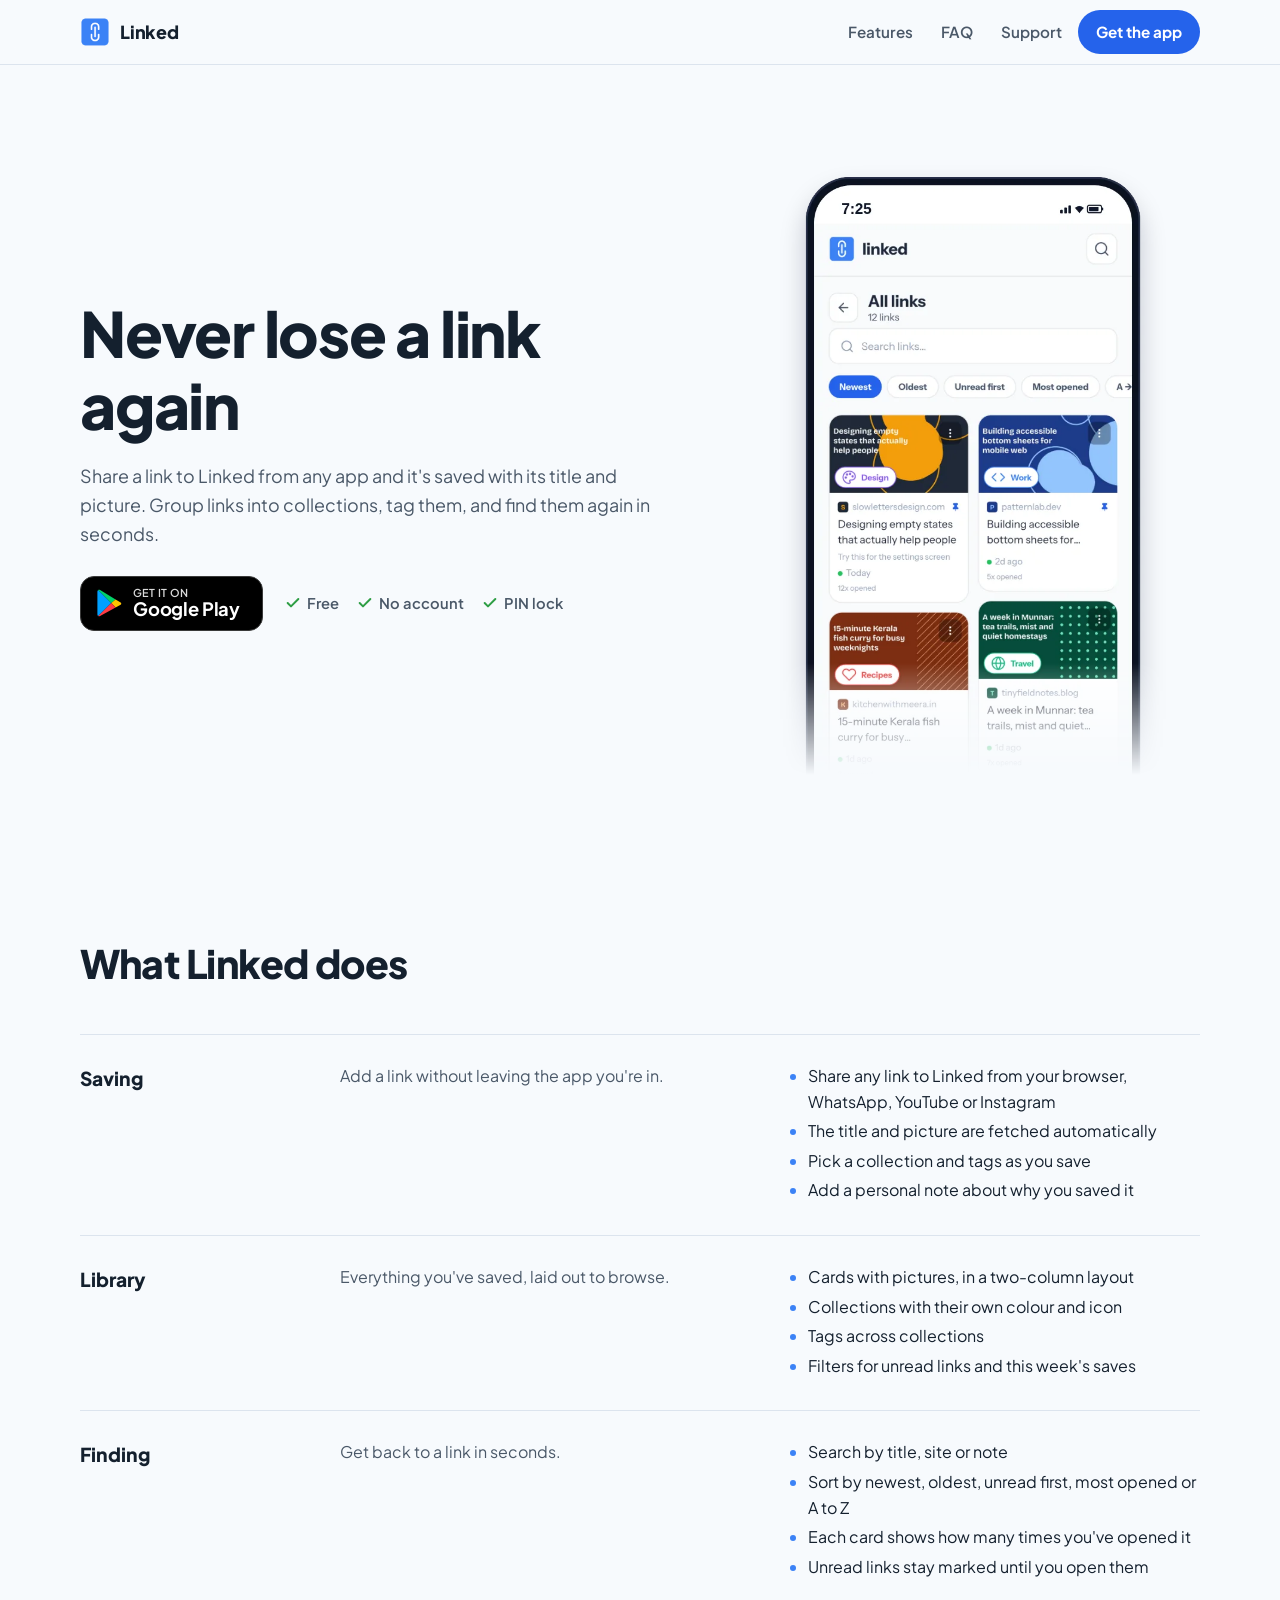
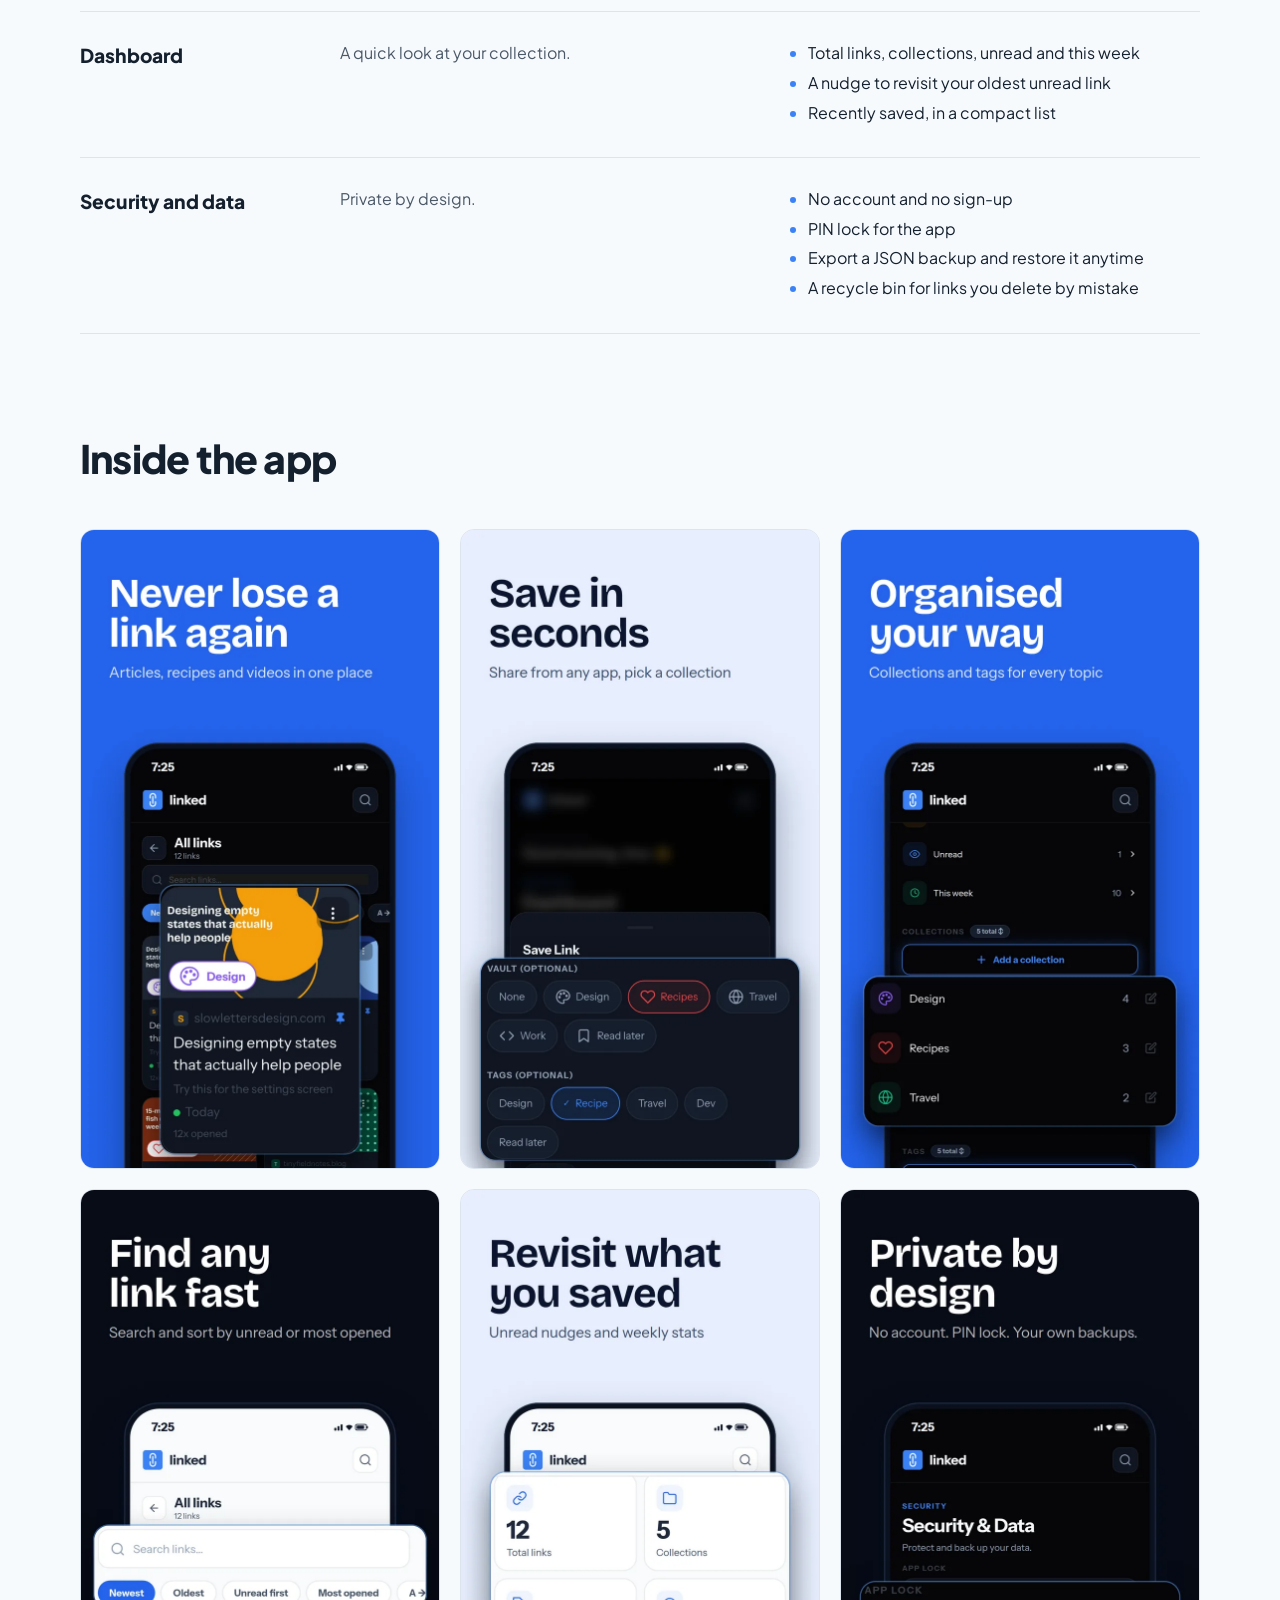
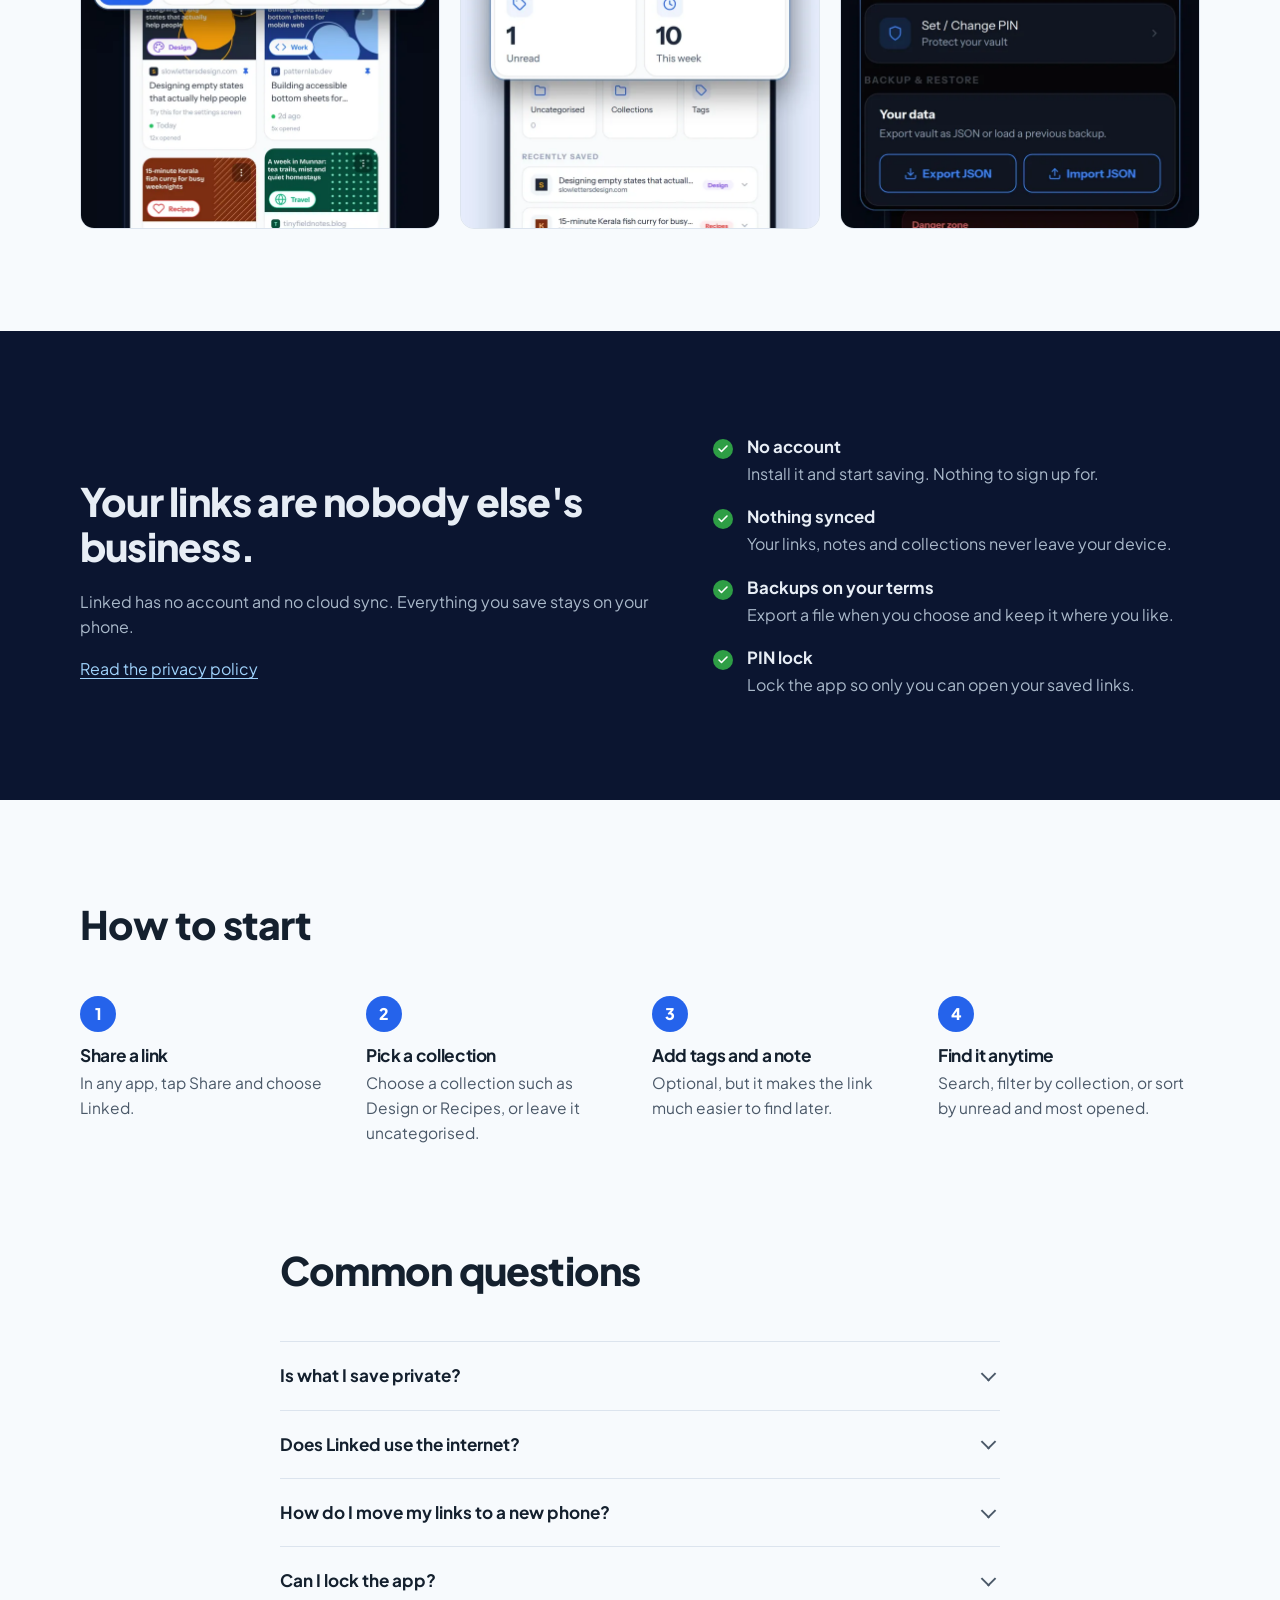
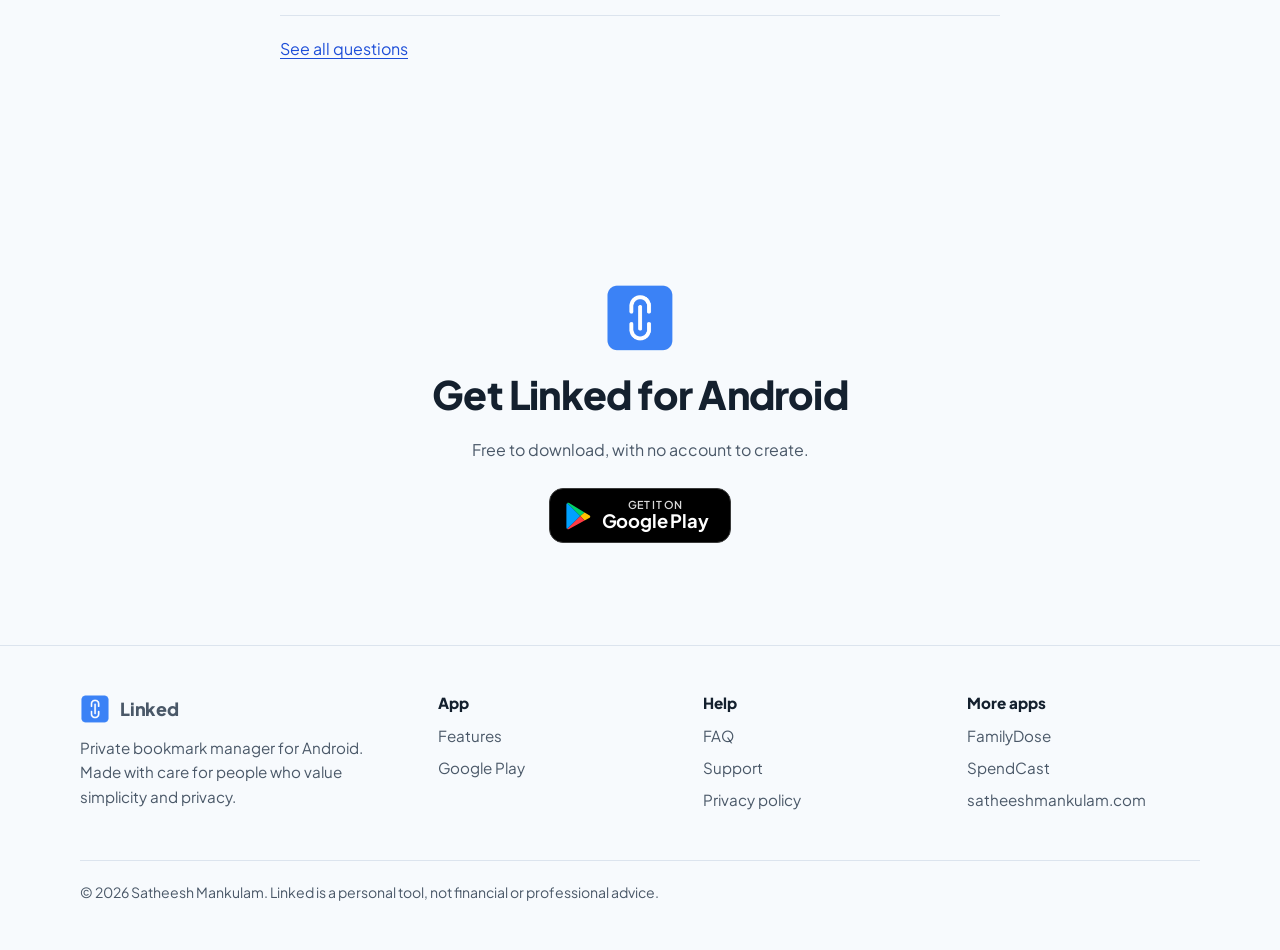
==== index.html @ d08bbdf2 "Add files via upload" ====
<!doctype html>
<html lang="en">
<head>
<meta charset="utf-8">
<meta name="viewport" content="width=device-width, initial-scale=1">
<title>Linked – Private bookmark manager for Android</title>
<meta name="description" content="Save links from any app, organise them into collections and tags, and find them again in seconds. No account, PIN lock and backups you control.">
<link rel="canonical" href="https://linked-app.netlify.app/">
<meta name="theme-color" content="#F7FAFD" media="(prefers-color-scheme: light)">
<meta name="theme-color" content="#0D1520" media="(prefers-color-scheme: dark)">
<link rel="icon" type="image/png" sizes="48x48" href="/assets/favicon-48.png">
<link rel="apple-touch-icon" href="/assets/apple-touch-icon.png">
<meta property="og:type" content="website">
<meta property="og:site_name" content="Linked">
<meta property="og:title" content="Linked – Private bookmark manager for Android">
<meta property="og:description" content="Save links from any app, organise them into collections and tags, and find them again in seconds. No account, PIN lock and backups you control.">
<meta property="og:url" content="https://linked-app.netlify.app/">
<meta property="og:image" content="https://linked-app.netlify.app/assets/og-image.png">
<meta name="twitter:card" content="summary_large_image">
<link rel="preconnect" href="https://fonts.googleapis.com">
<link rel="preconnect" href="https://fonts.gstatic.com" crossorigin>
<link rel="stylesheet" href="https://fonts.googleapis.com/css2?family=Plus+Jakarta+Sans:wght@400;600;700;800&display=swap">
<link rel="stylesheet" href="/assets/site.css">
<script src="/assets/analytics.js" defer></script>
<script type="application/ld+json">{"@context": "https://schema.org", "@type": "MobileApplication", "name": "Linked", "operatingSystem": "Android", "applicationCategory": "UtilitiesApplication", "description": "Save links from any app, organise them into collections and tags, and find them again in seconds. No account, PIN lock and backups you control.", "url": "https://linked-app.netlify.app/", "downloadUrl": "https://play.google.com/store/apps/details?id=com.satheesh.linkvault", "installUrl": "https://play.google.com/store/apps/details?id=com.satheesh.linkvault", "image": "https://linked-app.netlify.app/assets/logo-512.png", "screenshot": ["https://linked-app.netlify.app/assets/screenshot-01.webp", "https://linked-app.netlify.app/assets/screenshot-02.webp", "https://linked-app.netlify.app/assets/screenshot-03.webp", "https://linked-app.netlify.app/assets/screenshot-04.webp", "https://linked-app.netlify.app/assets/screenshot-05.webp", "https://linked-app.netlify.app/assets/screenshot-06.webp"], "offers": {"@type": "Offer", "price": "0", "priceCurrency": "INR"}, "author": {"@type": "Person", "name": "Satheesh Mankulam", "url": "https://satheeshmankulam.com"}}</script>
</head>
<body>
<a class="skip" href="#main">Skip to content</a>
<header class="site-header">
  <div class="wrap header-row">
    <a class="brand" href="/"><img src="/assets/logo-96.png" alt="" width="30" height="30">Linked</a>
    <button class="menu-btn" type="button" aria-expanded="false" aria-controls="site-nav">
      <span class="sr-only">Menu</span>
      <svg width="22" height="22" viewBox="0 0 24 24" fill="none" stroke="currentColor" stroke-width="2.2" stroke-linecap="round" aria-hidden="true"><line x1="4" y1="7" x2="20" y2="7"/><line x1="4" y1="12" x2="20" y2="12"/><line x1="4" y1="17" x2="20" y2="17"/></svg>
    </button>
    <nav class="nav" id="site-nav" aria-label="Main"><a href="/#features">Features</a><a href="/faq/">FAQ</a><a href="/support/">Support</a>
      <a class="btn" href="https://play.google.com/store/apps/details?id=com.satheesh.linkvault" rel="noopener">Get the app</a>
    </nav>
  </div>
</header>
<main id="main">
  <section class="hero"><div class="wrap hero-grid">
    <div>
      <h1>Never lose a link again</h1>
      <p class="lede">Share a link to Linked from any app and it's saved with its title and picture. Group links into collections, tag them, and find them again in seconds.</p>
      <div class="hero-actions"><a class="btn btn-play" href="https://play.google.com/store/apps/details?id=com.satheesh.linkvault" rel="noopener"><svg viewBox="0 0 26 28" aria-hidden="true"><path fill="#00A0FF" d="M1.2 1 14.3 14 1.2 27c-.5-.3-.8-.9-.8-1.6V2.6c0-.7.3-1.3.8-1.6z"/><path fill="#00D26A" d="M1.2 1c.5-.3 1.2-.3 1.9.1L18.6 10.6 14.3 14z"/><path fill="#FFC400" d="m18.6 10.6 5 2.8c.9.5.9 1.8 0 2.3l-5 2.8-4.3-4.5z"/><path fill="#FF3B44" d="M14.3 14l4.3 4.5L3.1 26.9c-.7.4-1.4.4-1.9.1z"/></svg><span><small>GET IT ON</small>Google Play</span></a><ul class="facts"><li><svg viewBox="0 0 24 24" fill="none" stroke="currentColor" stroke-width="3" stroke-linecap="round" stroke-linejoin="round" aria-hidden="true"><polyline points="20 6 9 17 4 12"/></svg>Free</li><li><svg viewBox="0 0 24 24" fill="none" stroke="currentColor" stroke-width="3" stroke-linecap="round" stroke-linejoin="round" aria-hidden="true"><polyline points="20 6 9 17 4 12"/></svg>No account</li><li><svg viewBox="0 0 24 24" fill="none" stroke="currentColor" stroke-width="3" stroke-linecap="round" stroke-linejoin="round" aria-hidden="true"><polyline points="20 6 9 17 4 12"/></svg>PIN lock</li></ul></div>
    </div>
    <picture class="hero-phone">
      <source srcset="/assets/hero-phone-dark.webp" media="(prefers-color-scheme: dark)">
      <img src="/assets/hero-phone.webp" width="760" height="1040" alt="Linked showing saved links as cards with pictures, collection labels and how many times each was opened">
    </picture>
  </div></section>

  <section class="section" id="features" aria-labelledby="ft"><div class="wrap">
    <div class="section-head"><h2 id="ft">What Linked does</h2></div>
    <div class="tab-groups"><div class="tab-group"><div class="tab-name">Saving</div><p>Add a link without leaving the app you're in.</p><ul><li>Share any link to Linked from your browser, WhatsApp, YouTube or Instagram</li><li>The title and picture are fetched automatically</li><li>Pick a collection and tags as you save</li><li>Add a personal note about why you saved it</li></ul></div><div class="tab-group"><div class="tab-name">Library</div><p>Everything you've saved, laid out to browse.</p><ul><li>Cards with pictures, in a two-column layout</li><li>Collections with their own colour and icon</li><li>Tags across collections</li><li>Filters for unread links and this week's saves</li></ul></div><div class="tab-group"><div class="tab-name">Finding</div><p>Get back to a link in seconds.</p><ul><li>Search by title, site or note</li><li>Sort by newest, oldest, unread first, most opened or A to Z</li><li>Each card shows how many times you've opened it</li><li>Unread links stay marked until you open them</li></ul></div><div class="tab-group"><div class="tab-name">Dashboard</div><p>A quick look at your collection.</p><ul><li>Total links, collections, unread and this week</li><li>A nudge to revisit your oldest unread link</li><li>Recently saved, in a compact list</li></ul></div><div class="tab-group"><div class="tab-name">Security and data</div><p>Private by design.</p><ul><li>No account and no sign-up</li><li>PIN lock for the app</li><li>Export a JSON backup and restore it anytime</li><li>A recycle bin for links you delete by mistake</li></ul></div></div>
  </div></section>

  <section class="section" style="padding-top:0" aria-labelledby="sc"><div class="wrap">
    <div class="section-head"><h2 id="sc">Inside the app</h2></div>
    <div class="screens"><figure><img src="/assets/screenshot-01.webp" width="720" height="1280" loading="lazy" alt="Linked screenshot 1"></figure><figure><img src="/assets/screenshot-02.webp" width="720" height="1280" loading="lazy" alt="Linked screenshot 2"></figure><figure><img src="/assets/screenshot-03.webp" width="720" height="1280" loading="lazy" alt="Linked screenshot 3"></figure><figure><img src="/assets/screenshot-04.webp" width="720" height="1280" loading="lazy" alt="Linked screenshot 4"></figure><figure><img src="/assets/screenshot-05.webp" width="720" height="1280" loading="lazy" alt="Linked screenshot 5"></figure><figure><img src="/assets/screenshot-06.webp" width="720" height="1280" loading="lazy" alt="Linked screenshot 6"></figure></div>
  </div></section>

  <section class="section band" aria-labelledby="pv"><div class="wrap band-grid">
    <div><h2 id="pv">Your links are nobody else's business.</h2><p>Linked has no account and no cloud sync. Everything you save stays on your phone.</p><p><a href="/privacy/">Read the privacy policy</a></p></div>
    <ul class="promise"><li><strong>No account</strong>Install it and start saving. Nothing to sign up for.</li><li><strong>Nothing synced</strong>Your links, notes and collections never leave your device.</li><li><strong>Backups on your terms</strong>Export a file when you choose and keep it where you like.</li><li><strong>PIN lock</strong>Lock the app so only you can open your saved links.</li></ul>
  </div></section>

  <section class="section" aria-labelledby="hw"><div class="wrap">
    <div class="section-head"><h2 id="hw">How to start</h2></div>
    <ol class="steps"><li><h3>Share a link</h3><p>In any app, tap Share and choose Linked.</p></li><li><h3>Pick a collection</h3><p>Choose a collection such as Design or Recipes, or leave it uncategorised.</p></li><li><h3>Add tags and a note</h3><p>Optional, but it makes the link much easier to find later.</p></li><li><h3>Find it anytime</h3><p>Search, filter by collection, or sort by unread and most opened.</p></li></ol>
  </div></section>

  <section class="section" style="padding-top:0" aria-labelledby="fq"><div class="narrow">
    <div class="section-head"><h2 id="fq">Common questions</h2></div>
    <div class="faq"><details><summary>Is what I save private?</summary><div class="answer"><p>Yes. Your links, collections, tags and notes are stored only on your phone. Linked has no account and no cloud sync.</p></div></details><details><summary>Does Linked use the internet?</summary><div class="answer"><p>Only to fetch a link's title and picture when you save it. The web address you saved is sent to a preview service for that, and nothing else about you is sent. Everything you have already saved works without a connection.</p></div></details><details><summary>How do I move my links to a new phone?</summary><div class="answer"><p>Open the Security tab, tap Export JSON and save the file. On the new phone, install Linked and use Import JSON.</p></div></details><details><summary>Can I lock the app?</summary><div class="answer"><p>Yes. Set a PIN in the Security tab and Linked asks for it each time you open the app.</p></div></details></div>
    <p style="margin-top:20px"><a href="/faq/">See all questions</a></p>
  </div></section>

  <section class="section cta" aria-labelledby="ct"><div class="narrow">
    <img src="/assets/logo-512.png" width="72" height="72" alt="">
    <h2 id="ct">Get Linked for Android</h2>
    <p>Free to download, with no account to create.</p>
    <a class="btn btn-play" href="https://play.google.com/store/apps/details?id=com.satheesh.linkvault" rel="noopener"><svg viewBox="0 0 26 28" aria-hidden="true"><path fill="#00A0FF" d="M1.2 1 14.3 14 1.2 27c-.5-.3-.8-.9-.8-1.6V2.6c0-.7.3-1.3.8-1.6z"/><path fill="#00D26A" d="M1.2 1c.5-.3 1.2-.3 1.9.1L18.6 10.6 14.3 14z"/><path fill="#FFC400" d="m18.6 10.6 5 2.8c.9.5.9 1.8 0 2.3l-5 2.8-4.3-4.5z"/><path fill="#FF3B44" d="M14.3 14l4.3 4.5L3.1 26.9c-.7.4-1.4.4-1.9.1z"/></svg><span><small>GET IT ON</small>Google Play</span></a>
  </div></section>
</main>
<footer class="site-footer">
  <div class="wrap">
    <div class="footer-grid">
      <div>
        <a class="brand" href="/"><img src="/assets/logo-96.png" alt="" width="30" height="30">Linked</a>
        <p class="about" style="margin-top:12px">Private bookmark manager for Android. Made with care for people who value simplicity and privacy.</p>
      </div>
      <div><h2>App</h2><ul>
        <li><a href="/#features">Features</a></li>
        <li><a href="https://play.google.com/store/apps/details?id=com.satheesh.linkvault" rel="noopener">Google Play</a></li>
      </ul></div>
      <div><h2>Help</h2><ul>
        <li><a href="/faq/">FAQ</a></li>
        <li><a href="/support/">Support</a></li>
        <li><a href="/privacy/">Privacy policy</a></li>
      </ul></div>
      <div><h2>More apps</h2><ul><li><a href="https://play.google.com/store/apps/details?id=com.familydose.app" rel="noopener">FamilyDose</a></li><li><a href="https://play.google.com/store/apps/details?id=com.satheesh.spendcast" rel="noopener">SpendCast</a></li>
        <li><a href="https://satheeshmankulam.com" rel="noopener">satheeshmankulam.com</a></li>
      </ul></div>
    </div>
    <p class="footer-base">&copy; <span data-year>2026</span> Satheesh Mankulam. Linked is a personal tool, not financial or professional advice.</p>
  </div>
</footer>
<script src="/assets/site.js" defer></script>
</body>
</html>
---- assets/site.css ----
/* =========================================================
   FamilyDose website — shared styles
   Colours come from the app (blue #2196F3) and the logo (red/green).
   Edit the tokens below to re-theme every page at once.
   ========================================================= */

:root {
  --paper: #F7FAFD;
  --surface: #FFFFFF;
  --ink: #14202E;
  --ink-2: #4A5868;
  --line: #DCE4EE;
  --brand: #3B82F6;
  --link: #1D4ED8;
  --btn-bg: #2563EB;
  --btn-ink: #FFFFFF;
  --tint: #E7EFFD;
  --red: #E53935;
  --green: #2E9E45;
  --band: #0B1530;
  --band-ink: #E7EDF5;
  --band-ink-2: #A9B8C9;

  --font: "Plus Jakarta Sans", system-ui, -apple-system, "Segoe UI", Roboto, sans-serif;
  --font-ml: "Noto Sans Malayalam", "Plus Jakarta Sans", sans-serif;
  --font-hi: "Noto Sans Devanagari", "Plus Jakarta Sans", sans-serif;

  --wrap: 1120px;
  --r-lg: 22px;
  --r-md: 14px;
  --r-sm: 10px;
}

@media (prefers-color-scheme: dark) {
  :root:not([data-theme="light"]) {
    --paper: #0D1520;
    --surface: #152131;
    --ink: #E7EDF5;
    --ink-2: #A3B3C5;
    --line: #243447;
    --link: #7CC0F8;
    --btn-bg: #60A5FA;
    --btn-ink: #0B1530;
    --tint: #16304A;
    --red: #FF6B6B;
    --green: #5CCB72;
    --band: #152131;
  }
}
:root[data-theme="dark"] {
  --paper: #0D1520;
  --surface: #152131;
  --ink: #E7EDF5;
  --ink-2: #A3B3C5;
  --line: #243447;
  --link: #7CC0F8;
  --btn-bg: #60A5FA;
  --btn-ink: #0B1530;
  --tint: #16304A;
  --red: #FF6B6B;
  --green: #5CCB72;
  --band: #152131;
}

/* ---------- Base ---------- */
*, *::before, *::after { box-sizing: border-box; }
html { -webkit-text-size-adjust: 100%; scroll-behavior: smooth; }
@media (prefers-reduced-motion: reduce) { html { scroll-behavior: auto; } }
body {
  margin: 0;
  background: var(--paper);
  color: var(--ink);
  font-family: var(--font);
  font-size: 1rem;
  line-height: 1.6;
  overflow-x: hidden;
}
img { max-width: 100%; height: auto; display: block; }
a { color: var(--link); text-underline-offset: 3px; }
a:hover { text-decoration-thickness: 2px; }
:focus-visible { outline: 3px solid var(--brand); outline-offset: 3px; border-radius: 6px; }
h1, h2, h3 { line-height: 1.15; letter-spacing: -0.02em; margin: 0 0 0.5em; }
h1 { font-size: clamp(2.3rem, 5.2vw, 3.9rem); font-weight: 800; }
h2 { font-size: clamp(1.7rem, 3.2vw, 2.45rem); font-weight: 800; }
h3 { font-size: 1.25rem; font-weight: 700; }
p { margin: 0 0 1em; }
.wrap { width: min(100% - 40px, var(--wrap)); margin-inline: auto; }
.narrow { width: min(100% - 40px, 720px); margin-inline: auto; }
.muted { color: var(--ink-2); }
.skip {
  position: absolute; left: -999px; top: 8px; padding: 10px 14px;
  background: var(--surface); color: var(--ink); z-index: 100; border-radius: var(--r-sm);
}
.skip:focus { left: 8px; }
.sr-only { position: absolute; width: 1px; height: 1px; overflow: hidden; clip: rect(0 0 0 0); white-space: nowrap; }

/* ---------- Header ---------- */
.site-header {
  position: sticky; top: 0; z-index: 50;
  background: color-mix(in srgb, var(--paper) 88%, transparent);
  backdrop-filter: saturate(1.4) blur(10px);
  -webkit-backdrop-filter: saturate(1.4) blur(10px);
  border-bottom: 1px solid var(--line);
}
.header-row { display: flex; align-items: center; gap: 24px; min-height: 64px; }
.brand { display: flex; align-items: center; gap: 10px; color: var(--ink); text-decoration: none; font-weight: 800; font-size: 1.12rem; letter-spacing: -0.01em; }
.brand img { width: 30px; height: 30px; }
.nav { margin-left: auto; display: flex; align-items: center; gap: 4px; }
.nav a:not(.btn) {
  color: var(--ink-2); text-decoration: none; font-weight: 600; font-size: 0.95rem;
  padding: 8px 12px; border-radius: var(--r-sm);
}
.nav a:not(.btn):hover { color: var(--ink); background: var(--tint); }
.nav a[aria-current="page"] { color: var(--ink); }
.menu-btn { display: none; }

@media (max-width: 820px) {
  .menu-btn {
    display: inline-flex; margin-left: auto; align-items: center; justify-content: center;
    width: 44px; height: 44px; border: 1px solid var(--line); border-radius: var(--r-sm);
    background: var(--surface); color: var(--ink); cursor: pointer;
  }
  .nav {
    display: none; position: absolute; left: 0; right: 0; top: 100%;
    flex-direction: column; align-items: stretch; gap: 0;
    background: var(--paper); border-bottom: 1px solid var(--line); padding: 8px 20px 16px;
  }
  .nav.open { display: flex; }
  .nav a:not(.btn) { padding: 12px 4px; font-size: 1rem; border-radius: 0; border-bottom: 1px solid var(--line); }
  .nav .btn { margin-top: 12px; justify-content: center; }
}

/* ---------- Buttons ---------- */
.btn {
  display: inline-flex; align-items: center; gap: 10px;
  font: inherit; font-weight: 700; font-size: 0.95rem;
  padding: 10px 18px; border-radius: 999px; text-decoration: none; cursor: pointer;
  background: var(--btn-bg); color: var(--btn-ink); border: 0;
}
.btn:hover { filter: brightness(1.06); }
.btn-play {
  background: #000; color: #fff; padding: 10px 22px 10px 16px; border-radius: 14px;
  border: 1px solid #3a3a3a; line-height: 1.1;
}
.btn-play svg { width: 26px; height: 28px; flex: none; }
.btn-play small { display: block; font-size: 0.68rem; font-weight: 600; opacity: 0.85; letter-spacing: 0.02em; }
.btn-play span { font-size: 1.15rem; font-weight: 700; letter-spacing: -0.01em; }

/* ---------- Hero ---------- */
.hero { padding: clamp(40px, 7vw, 88px) 0 clamp(32px, 5vw, 64px); }
.hero-grid { display: grid; grid-template-columns: 1.15fr 0.85fr; gap: clamp(24px, 4vw, 56px); align-items: center; }
.hero h1 { margin-bottom: 0.35em; max-width: 15ch; }
.said-in { margin: 0 0 28px; padding: 0; list-style: none; display: grid; gap: 6px; }
.said-in li { color: var(--ink-2); font-weight: 600; font-size: clamp(1.05rem, 2vw, 1.35rem); line-height: 1.45; }
.said-in li:lang(ml) { font-family: var(--font-ml); }
.said-in li:lang(hi) { font-family: var(--font-hi); }
.hero .lede { font-size: 1.12rem; color: var(--ink-2); max-width: 46ch; margin-bottom: 28px; }
.hero-actions { display: flex; flex-wrap: wrap; align-items: center; gap: 14px 22px; }
.facts { display: flex; flex-wrap: wrap; gap: 8px 18px; margin: 0; padding: 0; list-style: none; font-size: 0.92rem; font-weight: 600; color: var(--ink-2); }
.facts li { display: flex; align-items: center; gap: 6px; }
.facts svg { width: 16px; height: 16px; color: var(--green); flex: none; }
.hero-phone {
  display: block; justify-self: center; width: min(100%, 460px);
  -webkit-mask-image: linear-gradient(to bottom, #000 82%, transparent 100%);
          mask-image: linear-gradient(to bottom, #000 82%, transparent 100%);
}
@media (max-width: 820px) {
  .hero-grid { grid-template-columns: 1fr; }
  .hero-phone { width: min(100%, 340px); order: 2; }
}

/* ---------- Sections ---------- */
.section { padding: clamp(56px, 8vw, 104px) 0; }
.section-head { max-width: 640px; margin-bottom: clamp(28px, 4vw, 48px); }
.section-head p { font-size: 1.08rem; color: var(--ink-2); margin: 0; }

/* Features grouped by the app's own tabs */
.tab-groups { display: grid; gap: 0; border-top: 1px solid var(--line); }
.tab-group {
  display: grid; grid-template-columns: 220px 1fr 1fr; gap: 12px 40px;
  padding: 28px 0; border-bottom: 1px solid var(--line); align-items: start;
}
.tab-name { display: flex; align-items: center; gap: 12px; font-weight: 800; font-size: 1.2rem; }
.tab-icon {
  width: 40px; height: 40px; border-radius: 12px; display: grid; place-items: center;
  background: var(--tint); color: var(--brand); flex: none;
}
.tab-icon svg { width: 20px; height: 20px; }
.tab-group p { margin: 0; color: var(--ink-2); }
.tab-group ul { margin: 0; padding-left: 1.1em; }
.tab-group li { margin-bottom: 4px; }
.tab-group li::marker { color: var(--brand); }
@media (max-width: 900px) {
  .tab-group { grid-template-columns: 1fr; gap: 10px; }
}

/* Screens */
.screens {
  display: grid; grid-template-columns: repeat(3, 1fr); gap: 20px;
}
.screens figure { margin: 0; }
.screens img { border-radius: var(--r-md); border: 1px solid var(--line); aspect-ratio: 9 / 16; object-fit: cover; width: 100%; }
@media (max-width: 820px) {
  .screens {
    grid-template-columns: none; grid-auto-flow: column; grid-auto-columns: 62%;
    overflow-x: auto; scroll-snap-type: x mandatory; padding-bottom: 12px;
    margin-inline: -20px; padding-inline: 20px; scroll-padding-inline: 20px;
  }
  .screens figure { scroll-snap-align: start; }
}

/* Privacy band */
.band { background: var(--band); color: var(--band-ink); }
:root[data-theme="dark"] .band { border-block: 1px solid var(--line); }
@media (prefers-color-scheme: dark) { :root:not([data-theme="light"]) .band { border-block: 1px solid var(--line); } }
.band h2 { max-width: 20ch; }
.band p, .band li { color: var(--band-ink-2); }
.band a { color: #9FD2FB; }
.band-grid { display: grid; grid-template-columns: 1.2fr 1fr; gap: 48px; align-items: end; }
.promise { list-style: none; margin: 0; padding: 0; display: grid; gap: 18px; }
.promise li { padding-left: 34px; position: relative; }
.promise strong { color: var(--band-ink); display: block; font-size: 1.05rem; }
.promise li::before {
  content: ""; position: absolute; left: 0; top: 5px; width: 20px; height: 20px; border-radius: 50%;
  background: #2E9E45 url("data:image/svg+xml,%3Csvg xmlns='http://www.w3.org/2000/svg' viewBox='0 0 24 24' fill='none' stroke='white' stroke-width='3.2' stroke-linecap='round' stroke-linejoin='round'%3E%3Cpolyline points='20 6 9 17 4 12'/%3E%3C/svg%3E") center / 12px no-repeat;
}
@media (max-width: 820px) { .band-grid { grid-template-columns: 1fr; gap: 28px; } }

/* Steps (a real sequence, so numbers carry meaning) */
.steps { list-style: none; counter-reset: step; margin: 0; padding: 0; display: grid; grid-template-columns: repeat(4, 1fr); gap: 24px; }
.steps li { counter-increment: step; }
.steps li::before {
  content: counter(step); display: grid; place-items: center; width: 36px; height: 36px; border-radius: 50%;
  background: var(--btn-bg); color: var(--btn-ink); font-weight: 800; margin-bottom: 14px;
}
.steps h3 { font-size: 1.08rem; margin-bottom: 6px; }
.steps p { color: var(--ink-2); margin: 0; font-size: 0.97rem; }
@media (max-width: 900px) { .steps { grid-template-columns: 1fr 1fr; } }
@media (max-width: 520px) { .steps { grid-template-columns: 1fr; } }

.video-row {
  margin-top: 40px; display: flex; flex-wrap: wrap; align-items: center; justify-content: space-between; gap: 16px;
  padding: 20px 24px; border: 1px solid var(--line); border-radius: var(--r-lg); background: var(--surface);
}
.video-row p { margin: 0; }

/* FAQ (native details/summary: keyboard + screen-reader friendly) */
.faq { border-top: 1px solid var(--line); }
.faq details { border-bottom: 1px solid var(--line); }
.faq summary {
  list-style: none; cursor: pointer; padding: 20px 40px 20px 0; position: relative;
  font-weight: 700; font-size: 1.07rem;
}
.faq summary::-webkit-details-marker { display: none; }
.faq summary::after {
  content: ""; position: absolute; right: 6px; top: 50%; width: 11px; height: 11px;
  border-right: 2.5px solid var(--ink-2); border-bottom: 2.5px solid var(--ink-2);
  transform: translateY(-70%) rotate(45deg); transition: transform .2s ease;
}
.faq details[open] summary::after { transform: translateY(-30%) rotate(-135deg); }
@media (prefers-reduced-motion: reduce) { .faq summary::after { transition: none; } }
.faq .answer { padding: 0 0 20px; color: var(--ink-2); max-width: 68ch; }
.faq .answer p:last-child { margin-bottom: 0; }

/* CTA */
.cta { text-align: center; }
.cta img { width: 72px; height: 72px; margin: 0 auto 18px; }
.cta p { color: var(--ink-2); max-width: 44ch; margin: 0 auto 26px; }
.cta .btn-play { margin: 0 auto; }

/* ---------- Inner pages ---------- */
.page-head { padding: clamp(40px, 6vw, 72px) 0 12px; }
.page-head p { font-size: 1.1rem; color: var(--ink-2); max-width: 60ch; }
.prose { padding-bottom: clamp(56px, 8vw, 96px); }
.prose h2 { font-size: 1.45rem; margin-top: 2.2em; }
.prose h3 { margin-top: 1.6em; }
.prose p, .prose li { max-width: 68ch; }
.prose ul, .prose ol { padding-left: 1.3em; }
.prose li { margin-bottom: 6px; }
.meta { font-size: 0.92rem; color: var(--ink-2); }
.note {
  border: 1px solid var(--line); background: var(--surface); border-radius: var(--r-md);
  padding: 18px 20px; margin: 24px 0;
}
.note p:last-child { margin-bottom: 0; }
.contact-card {
  display: flex; flex-wrap: wrap; align-items: center; justify-content: space-between; gap: 16px;
  background: var(--tint); border-radius: var(--r-lg); padding: 24px; margin: 24px 0;
}
.contact-card h2 { margin: 0 0 4px; font-size: 1.25rem; }
.contact-card p { margin: 0; color: var(--ink-2); }
.toc { display: flex; flex-wrap: wrap; gap: 8px; margin: 20px 0 0; padding: 0; list-style: none; }
.toc a {
  display: inline-block; padding: 7px 14px; border-radius: 999px; border: 1px solid var(--line);
  background: var(--surface); color: var(--ink); text-decoration: none; font-weight: 600; font-size: 0.92rem;
}
.toc a:hover { border-color: var(--brand); }

/* Changelog */
.release { border-top: 1px solid var(--line); padding: 28px 0; display: grid; grid-template-columns: 180px 1fr; gap: 12px 32px; }
.release h2 { font-size: 1.35rem; margin: 0; }
.release .when { color: var(--ink-2); font-size: 0.95rem; margin: 4px 0 0; }
.release h3 { font-size: 1rem; margin: 0 0 6px; }
.release ul { margin: 0 0 16px; padding-left: 1.2em; }
.current { display: inline-block; margin-top: 8px; font-size: 0.8rem; font-weight: 700; padding: 3px 10px; border-radius: 999px; background: var(--tint); color: var(--link); }
@media (max-width: 640px) { .release { grid-template-columns: 1fr; } }

/* Blog */
.posts { list-style: none; margin: 0; padding: 0; border-top: 1px solid var(--line); }
.posts li { border-bottom: 1px solid var(--line); }
.posts a { display: block; padding: 26px 0; text-decoration: none; color: inherit; }
.posts a:hover h2 { color: var(--link); }
.posts h2 { font-size: 1.35rem; margin: 0 0 6px; }
.posts p { color: var(--ink-2); margin: 0 0 8px; max-width: 64ch; }
.posts .meta { margin: 0; }

/* ---------- Footer ---------- */
.site-footer { border-top: 1px solid var(--line); padding: 48px 0 32px; font-size: 0.95rem; }
.footer-grid { display: grid; grid-template-columns: 1.4fr 1fr 1fr 1fr; gap: 32px; }
.footer-grid h2 { font-size: 0.95rem; letter-spacing: 0; margin: 0 0 12px; }
.footer-grid ul { list-style: none; margin: 0; padding: 0; display: grid; gap: 8px; }
.footer-grid a { color: var(--ink-2); text-decoration: none; }
.footer-grid a:hover { color: var(--ink); text-decoration: underline; }
.footer-grid .about { color: var(--ink-2); max-width: 34ch; }
.footer-base { margin-top: 36px; padding-top: 20px; border-top: 1px solid var(--line); color: var(--ink-2); font-size: 0.88rem; }
@media (max-width: 820px) { .footer-grid { grid-template-columns: 1fr 1fr; } .footer-grid > :first-child { grid-column: 1 / -1; } }
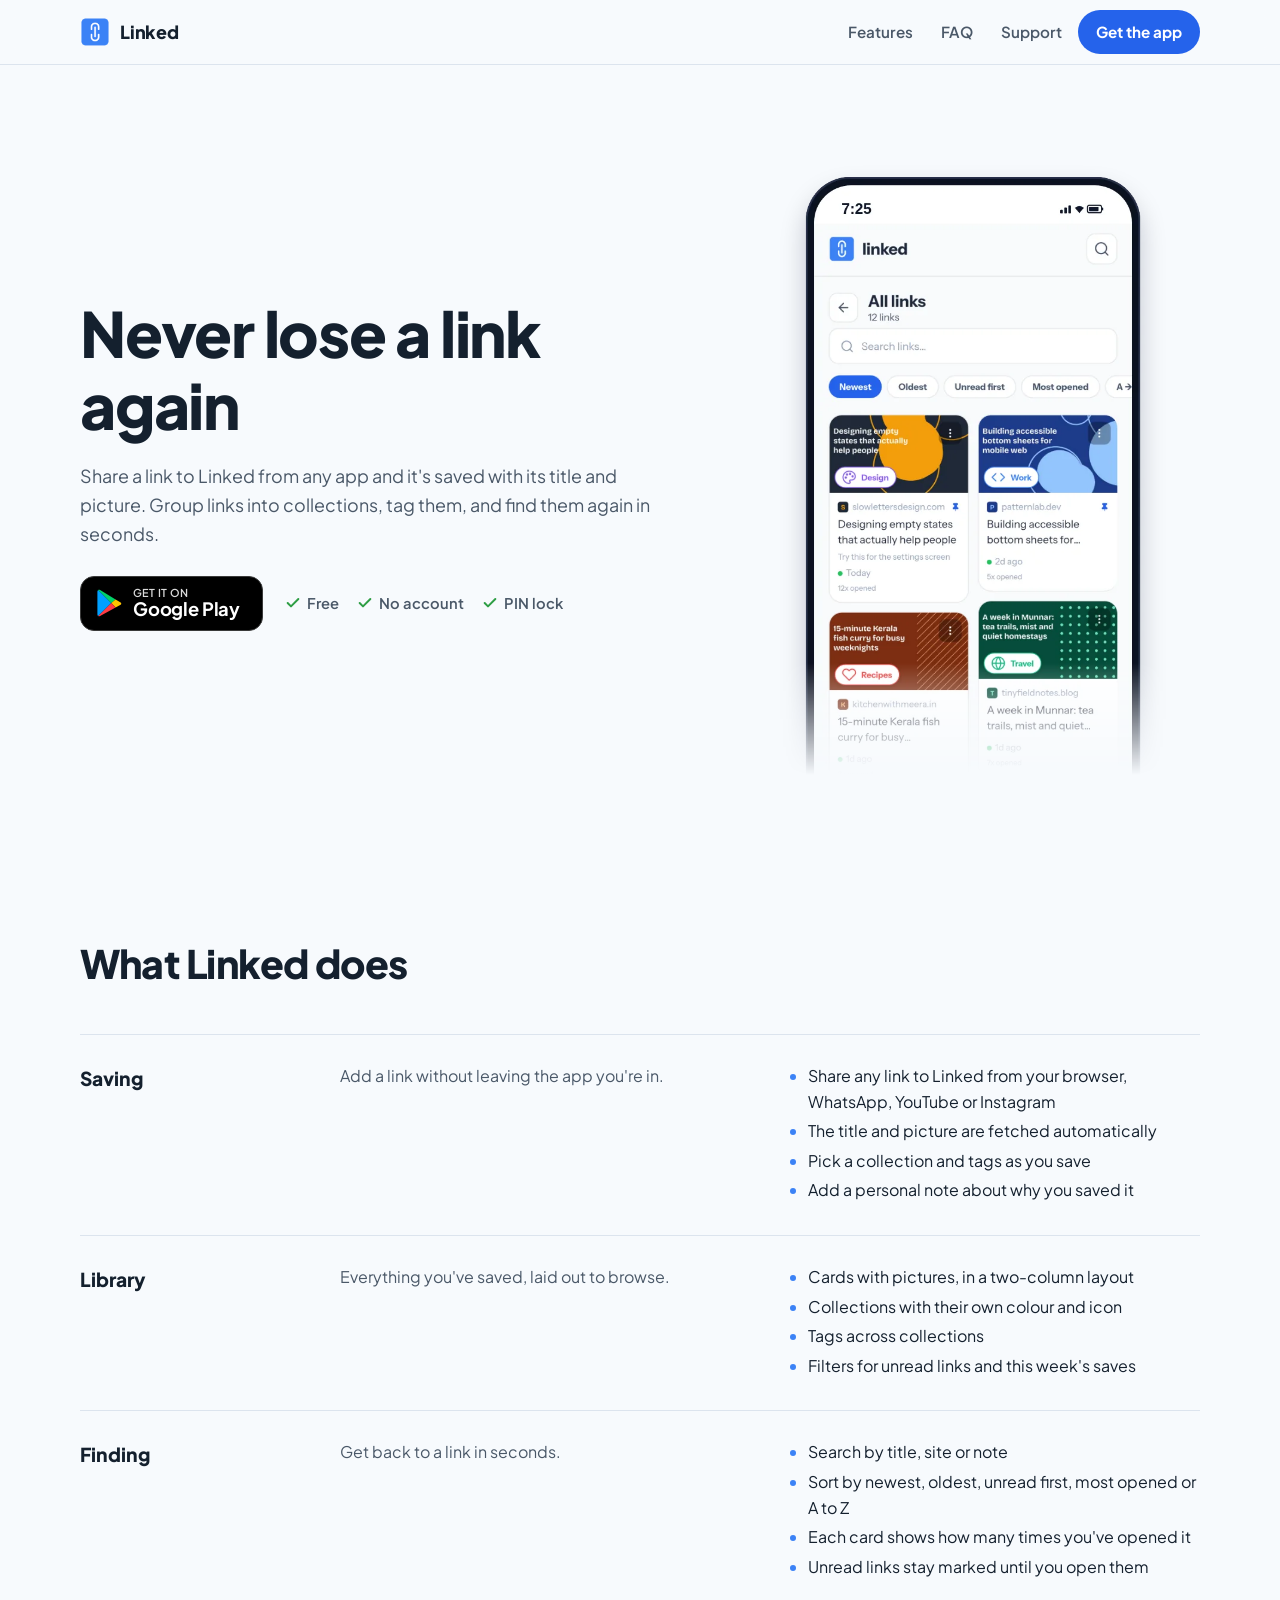
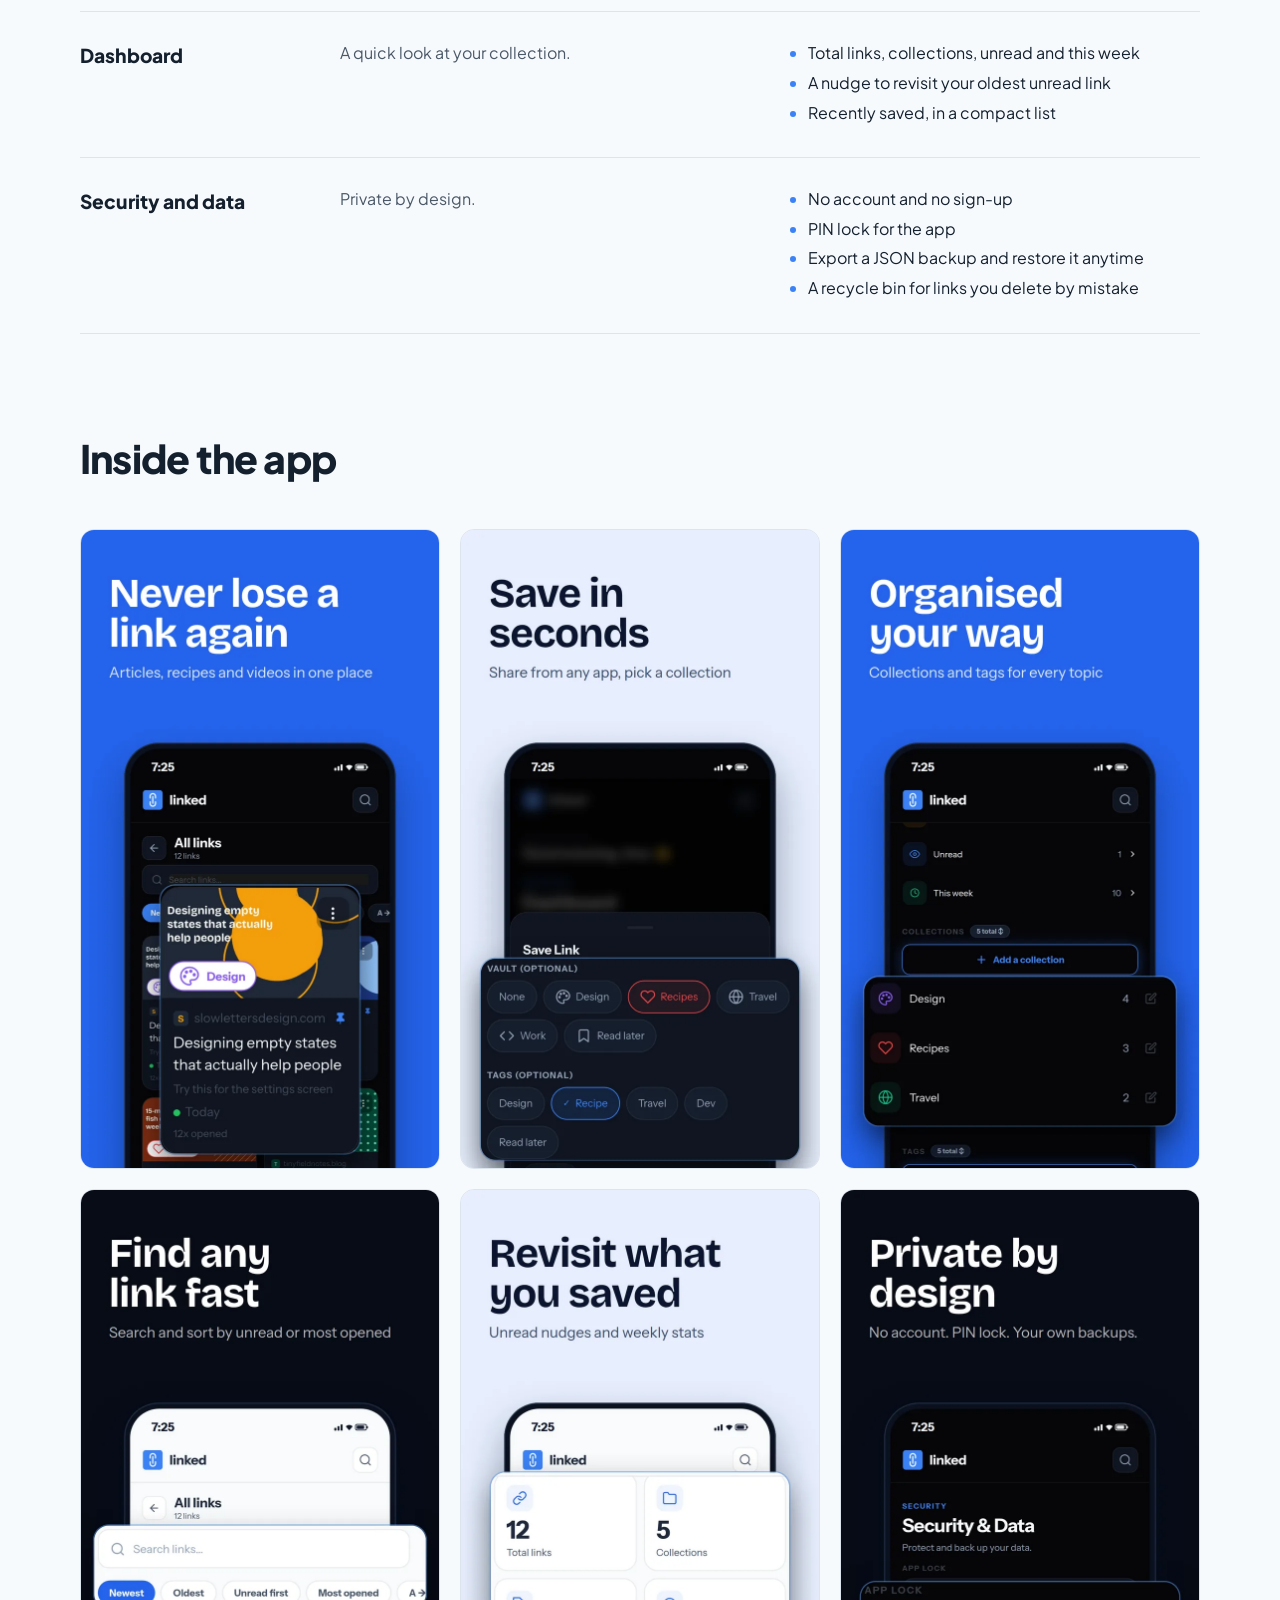
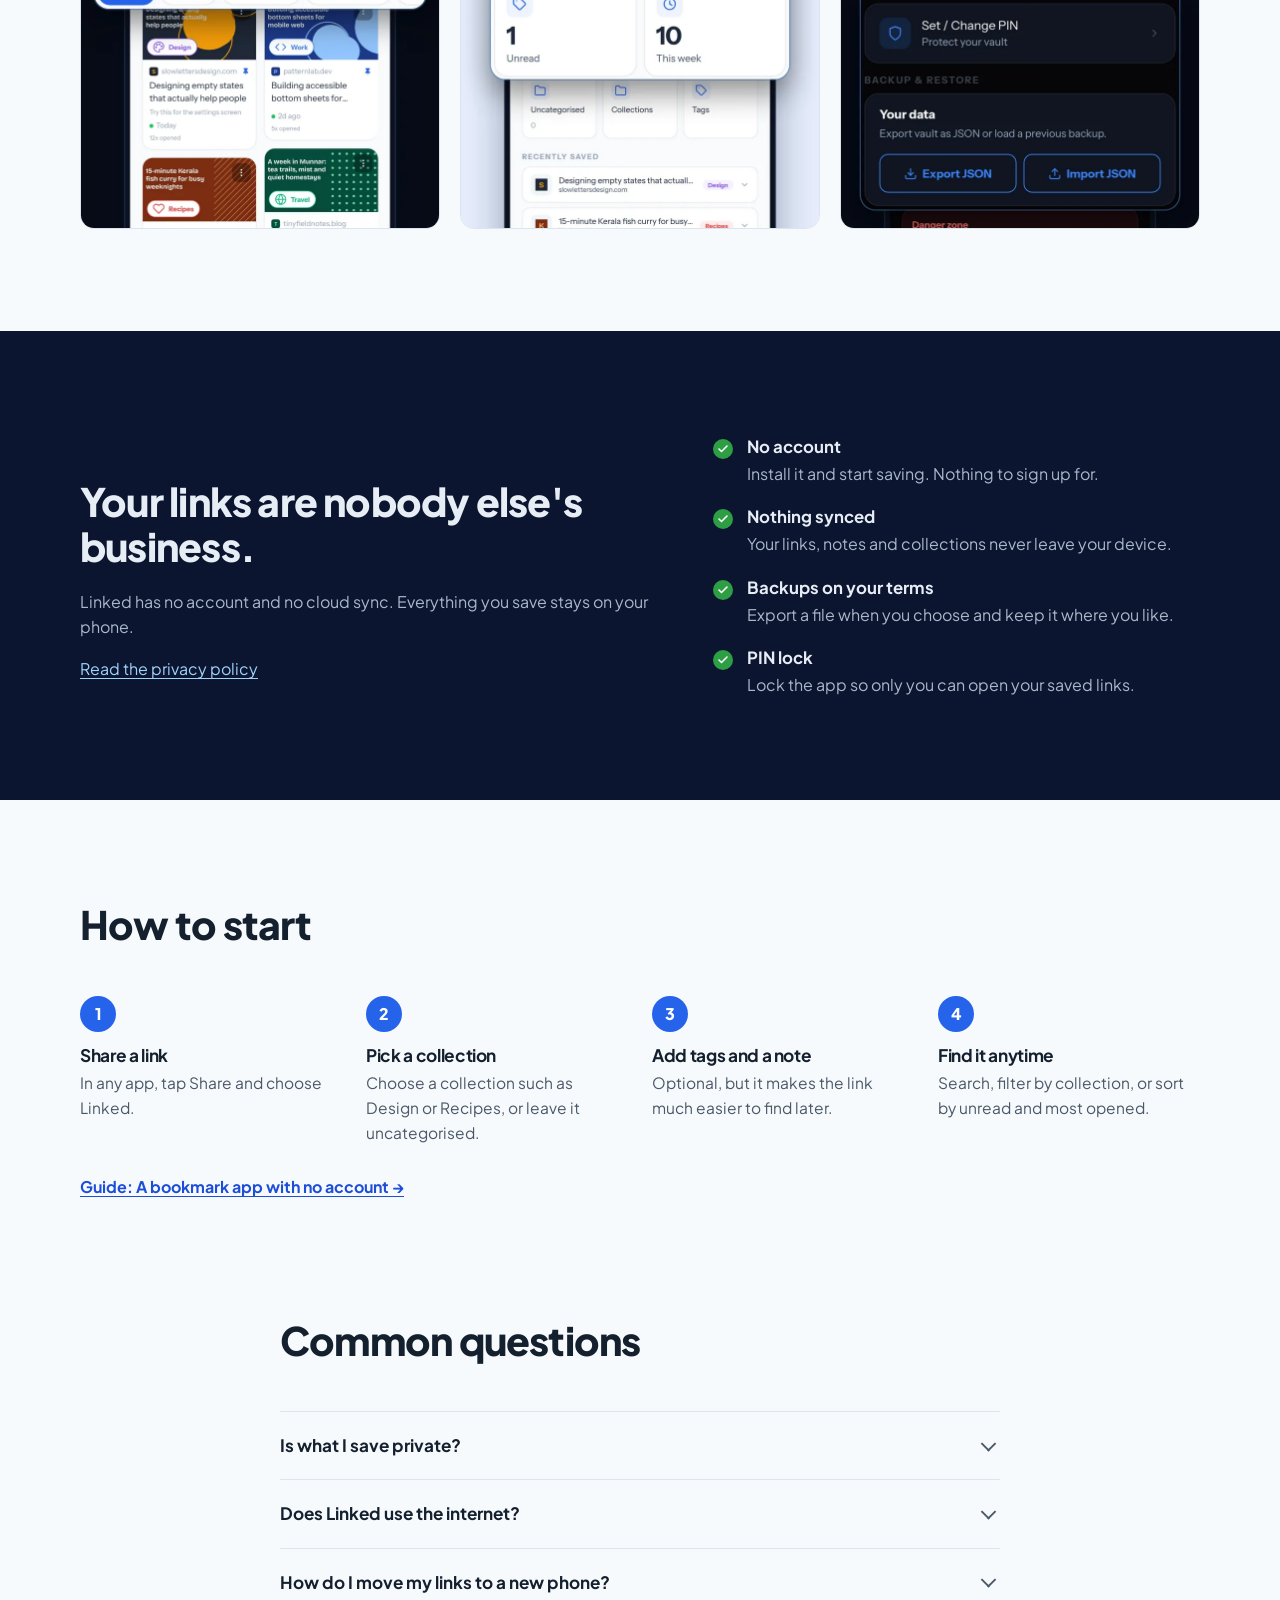
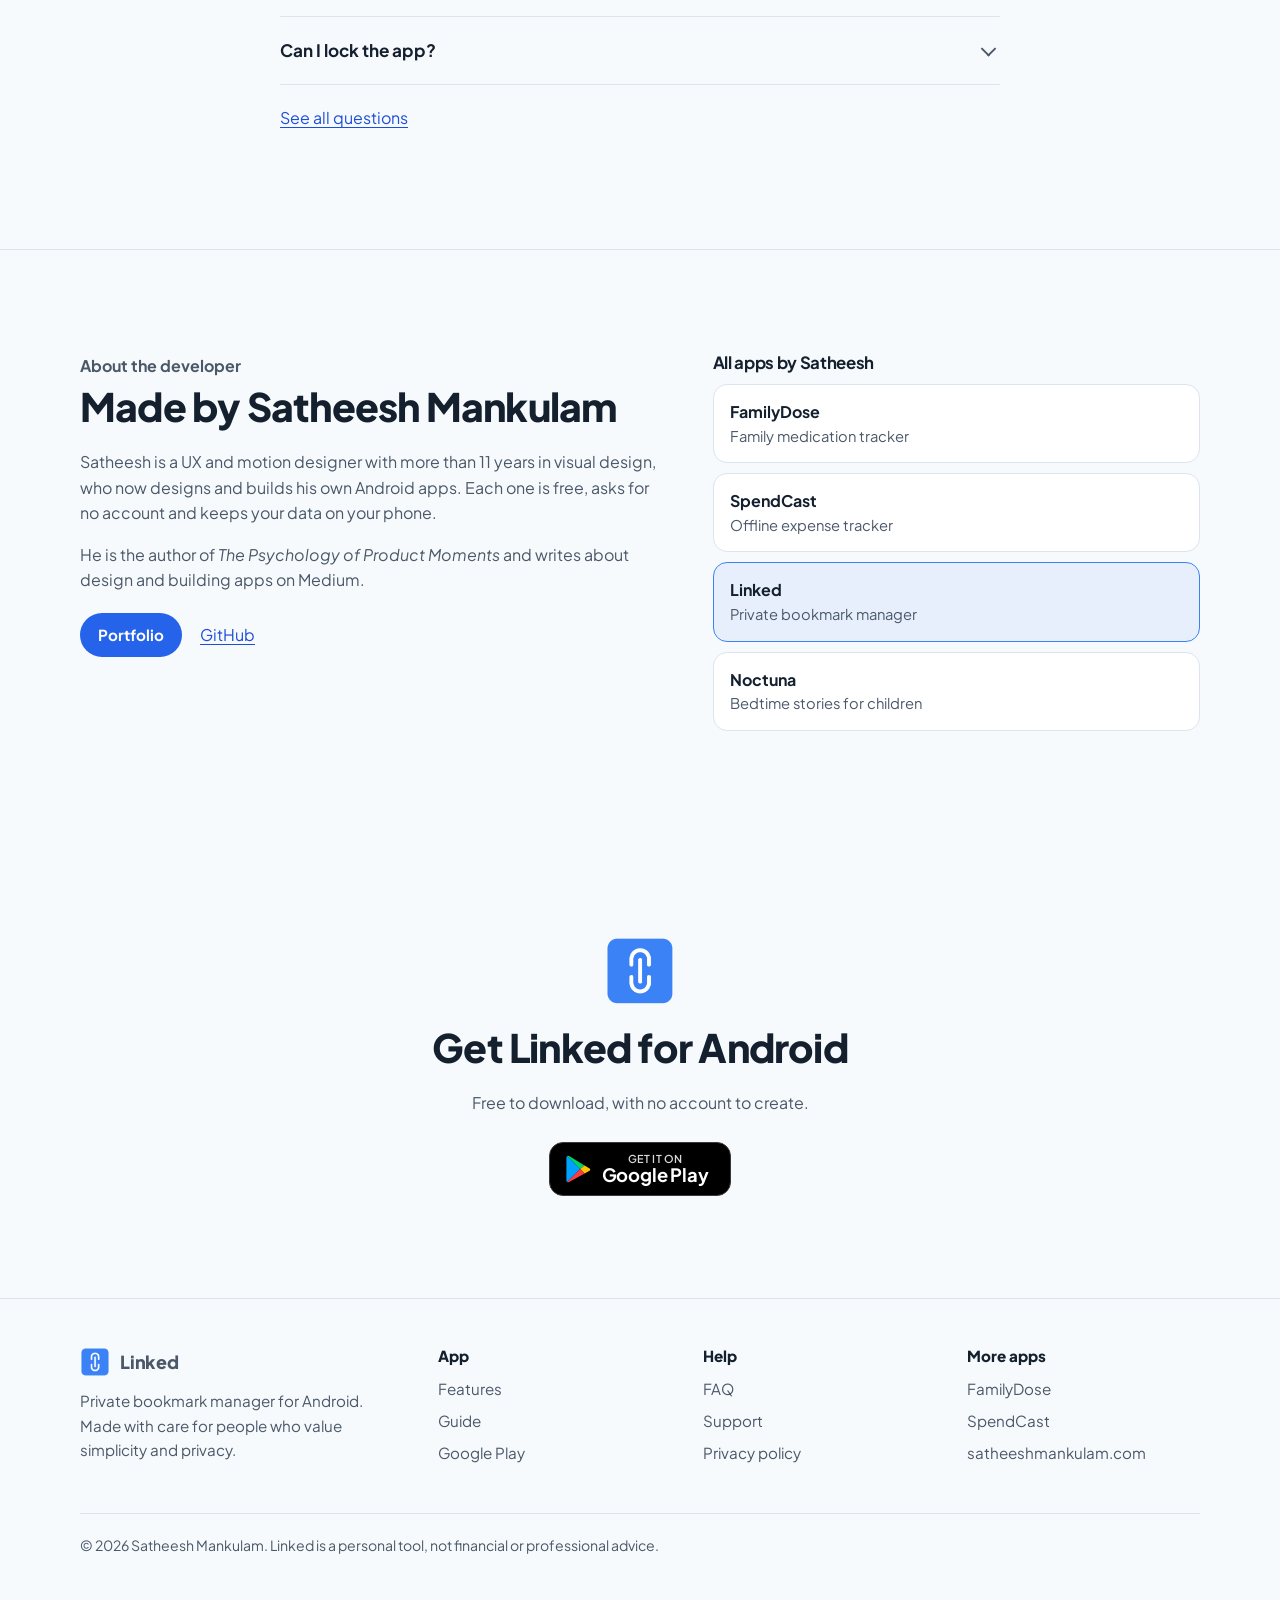
==== commit a2a53aa6: "Add files via upload" ====
--- a/index.html
+++ b/index.html
@@ -5,7 +5,7 @@
 <meta name="viewport" content="width=device-width, initial-scale=1">
 <title>Linked – Private bookmark manager for Android</title>
 <meta name="description" content="Save links from any app, organise them into collections and tags, and find them again in seconds. No account, PIN lock and backups you control.">
-<link rel="canonical" href="https://linked-app.netlify.app/">
+<link rel="canonical" href="https://linkedbookmark.netlify.app/">
 <meta name="theme-color" content="#F7FAFD" media="(prefers-color-scheme: light)">
 <meta name="theme-color" content="#0D1520" media="(prefers-color-scheme: dark)">
 <link rel="icon" type="image/png" sizes="48x48" href="/assets/favicon-48.png">
@@ -14,15 +14,15 @@
 <meta property="og:site_name" content="Linked">
 <meta property="og:title" content="Linked – Private bookmark manager for Android">
 <meta property="og:description" content="Save links from any app, organise them into collections and tags, and find them again in seconds. No account, PIN lock and backups you control.">
-<meta property="og:url" content="https://linked-app.netlify.app/">
-<meta property="og:image" content="https://linked-app.netlify.app/assets/og-image.png">
+<meta property="og:url" content="https://linkedbookmark.netlify.app/">
+<meta property="og:image" content="https://linkedbookmark.netlify.app/assets/og-image.png">
 <meta name="twitter:card" content="summary_large_image">
 <link rel="preconnect" href="https://fonts.googleapis.com">
 <link rel="preconnect" href="https://fonts.gstatic.com" crossorigin>
 <link rel="stylesheet" href="https://fonts.googleapis.com/css2?family=Plus+Jakarta+Sans:wght@400;600;700;800&display=swap">
 <link rel="stylesheet" href="/assets/site.css">
 <script src="/assets/analytics.js" defer></script>
-<script type="application/ld+json">{"@context": "https://schema.org", "@type": "MobileApplication", "name": "Linked", "operatingSystem": "Android", "applicationCategory": "UtilitiesApplication", "description": "Save links from any app, organise them into collections and tags, and find them again in seconds. No account, PIN lock and backups you control.", "url": "https://linked-app.netlify.app/", "downloadUrl": "https://play.google.com/store/apps/details?id=com.satheesh.linkvault", "installUrl": "https://play.google.com/store/apps/details?id=com.satheesh.linkvault", "image": "https://linked-app.netlify.app/assets/logo-512.png", "screenshot": ["https://linked-app.netlify.app/assets/screenshot-01.webp", "https://linked-app.netlify.app/assets/screenshot-02.webp", "https://linked-app.netlify.app/assets/screenshot-03.webp", "https://linked-app.netlify.app/assets/screenshot-04.webp", "https://linked-app.netlify.app/assets/screenshot-05.webp", "https://linked-app.netlify.app/assets/screenshot-06.webp"], "offers": {"@type": "Offer", "price": "0", "priceCurrency": "INR"}, "author": {"@type": "Person", "name": "Satheesh Mankulam", "url": "https://satheeshmankulam.com"}}</script>
+<script type="application/ld+json">{"@context": "https://schema.org", "@type": "MobileApplication", "name": "Linked", "operatingSystem": "Android", "applicationCategory": "UtilitiesApplication", "description": "Save links from any app, organise them into collections and tags, and find them again in seconds. No account, PIN lock and backups you control.", "url": "https://linkedbookmark.netlify.app/", "downloadUrl": "https://play.google.com/store/apps/details?id=com.satheesh.linkvault", "installUrl": "https://play.google.com/store/apps/details?id=com.satheesh.linkvault", "image": "https://linkedbookmark.netlify.app/assets/logo-512.png", "screenshot": ["https://linkedbookmark.netlify.app/assets/screenshot-01.webp", "https://linkedbookmark.netlify.app/assets/screenshot-02.webp", "https://linkedbookmark.netlify.app/assets/screenshot-03.webp", "https://linkedbookmark.netlify.app/assets/screenshot-04.webp", "https://linkedbookmark.netlify.app/assets/screenshot-05.webp", "https://linkedbookmark.netlify.app/assets/screenshot-06.webp"], "offers": {"@type": "Offer", "price": "0", "priceCurrency": "INR"}, "author": {"@type": "Person", "name": "Satheesh Mankulam", "url": "https://satheeshmankulam.com"}}</script><script type="application/ld+json">{"@context": "https://schema.org", "@type": "Person", "name": "Satheesh Mankulam", "url": "https://satheeshmankulam.com", "jobTitle": "UX Designer", "sameAs": ["https://satheeshmankulam.com", "https://github.com/satheeshmankulam-del"], "knowsAbout": ["UX design", "Motion design", "Android app development"]}</script>
 </head>
 <body>
 <a class="skip" href="#main">Skip to content</a>
@@ -69,12 +69,28 @@
   <section class="section" aria-labelledby="hw"><div class="wrap">
     <div class="section-head"><h2 id="hw">How to start</h2></div>
     <ol class="steps"><li><h3>Share a link</h3><p>In any app, tap Share and choose Linked.</p></li><li><h3>Pick a collection</h3><p>Choose a collection such as Design or Recipes, or leave it uncategorised.</p></li><li><h3>Add tags and a note</h3><p>Optional, but it makes the link much easier to find later.</p></li><li><h3>Find it anytime</h3><p>Search, filter by collection, or sort by unread and most opened.</p></li></ol>
+    <p class="guide-link"><a href="/bookmark-app-without-account/">Guide: A bookmark app with no account →</a></p>
   </div></section>
 
   <section class="section" style="padding-top:0" aria-labelledby="fq"><div class="narrow">
     <div class="section-head"><h2 id="fq">Common questions</h2></div>
     <div class="faq"><details><summary>Is what I save private?</summary><div class="answer"><p>Yes. Your links, collections, tags and notes are stored only on your phone. Linked has no account and no cloud sync.</p></div></details><details><summary>Does Linked use the internet?</summary><div class="answer"><p>Only to fetch a link's title and picture when you save it. The web address you saved is sent to a preview service for that, and nothing else about you is sent. Everything you have already saved works without a connection.</p></div></details><details><summary>How do I move my links to a new phone?</summary><div class="answer"><p>Open the Security tab, tap Export JSON and save the file. On the new phone, install Linked and use Import JSON.</p></div></details><details><summary>Can I lock the app?</summary><div class="answer"><p>Yes. Set a PIN in the Security tab and Linked asks for it each time you open the app.</p></div></details></div>
     <p style="margin-top:20px"><a href="/faq/">See all questions</a></p>
+  </div></section>
+
+
+  <section class="section about-dev" aria-labelledby="dev-title"><div class="wrap about-grid">
+    <div>
+      <p class="eyebrow-plain">About the developer</p>
+      <h2 id="dev-title">Made by Satheesh Mankulam</h2>
+      <p>Satheesh is a UX and motion designer with more than 11 years in visual design, who now designs and builds his own Android apps. Each one is free, asks for no account and keeps your data on your phone.</p>
+      <p>He is the author of <em>The Psychology of Product Moments</em> and writes about design and building apps on Medium.</p>
+      <p class="dev-links"><a class="btn" href="https://satheeshmankulam.com" rel="noopener">Portfolio</a> <a href="https://github.com/satheeshmankulam-del" rel="noopener">GitHub</a></p>
+    </div>
+    <div>
+      <h3>All apps by Satheesh</h3>
+      <ul class="app-list"><li><a href="https://familydose.netlify.app"><strong>FamilyDose</strong><span>Family medication tracker</span></a></li><li><a href="https://spendcast.netlify.app"><strong>SpendCast</strong><span>Offline expense tracker</span></a></li><li><a href="https://linkedbookmark.netlify.app" aria-current="page"><strong>Linked</strong><span>Private bookmark manager</span></a></li><li><a href="https://noctuna.netlify.app"><strong>Noctuna</strong><span>Bedtime stories for children</span></a></li></ul>
+    </div>
   </div></section>
 
   <section class="section cta" aria-labelledby="ct"><div class="narrow">
@@ -93,6 +109,7 @@
       </div>
       <div><h2>App</h2><ul>
         <li><a href="/#features">Features</a></li>
+        <li><a href="/bookmark-app-without-account/">Guide</a></li>
         <li><a href="https://play.google.com/store/apps/details?id=com.satheesh.linkvault" rel="noopener">Google Play</a></li>
       </ul></div>
       <div><h2>Help</h2><ul>
--- a/assets/site.css
+++ b/assets/site.css
@@ -324,3 +324,27 @@
 .footer-grid .about { color: var(--ink-2); max-width: 34ch; }
 .footer-base { margin-top: 36px; padding-top: 20px; border-top: 1px solid var(--line); color: var(--ink-2); font-size: 0.88rem; }
 @media (max-width: 820px) { .footer-grid { grid-template-columns: 1fr 1fr; } .footer-grid > :first-child { grid-column: 1 / -1; } }
+
+/* ---------- About the developer ---------- */
+.about-dev { border-top: 1px solid var(--line); }
+.about-grid { display: grid; grid-template-columns: 1.2fr 1fr; gap: 48px; align-items: start; }
+.eyebrow-plain { font-weight: 700; color: var(--ink-2); margin: 0 0 6px; }
+.about-dev p { color: var(--ink-2); max-width: 60ch; }
+.dev-links { display: flex; align-items: center; gap: 18px; flex-wrap: wrap; margin-top: 20px; }
+.about-dev h3 { font-size: 1.05rem; margin-bottom: 12px; }
+.app-list { list-style: none; margin: 0; padding: 0; display: grid; gap: 10px; }
+.app-list a { display: flex; flex-direction: column; padding: 14px 16px; border: 1px solid var(--line); border-radius: var(--r-md);
+  background: var(--surface); text-decoration: none; color: var(--ink); }
+.app-list a:hover { border-color: var(--brand); }
+.app-list a[aria-current="page"] { border-color: var(--brand); background: var(--tint); }
+.app-list span { color: var(--ink-2); font-size: 0.92rem; }
+@media (max-width: 820px) { .about-grid { grid-template-columns: 1fr; gap: 28px; } }
+
+/* ---------- Guide pages ---------- */
+.lead-answer { font-size: 1.18rem; color: var(--ink); max-width: 60ch; }
+.guide-link { margin-top: 28px; font-weight: 700; }
+.table-wrap { overflow-x: auto; }
+.checklist { width: 100%; border-collapse: collapse; margin: 8px 0 12px; }
+.checklist th, .checklist td { text-align: left; padding: 12px 14px; border-bottom: 1px solid var(--line); vertical-align: top; }
+.checklist th { font-weight: 600; color: var(--ink-2); width: 55%; }
+.checklist td { font-weight: 700; }
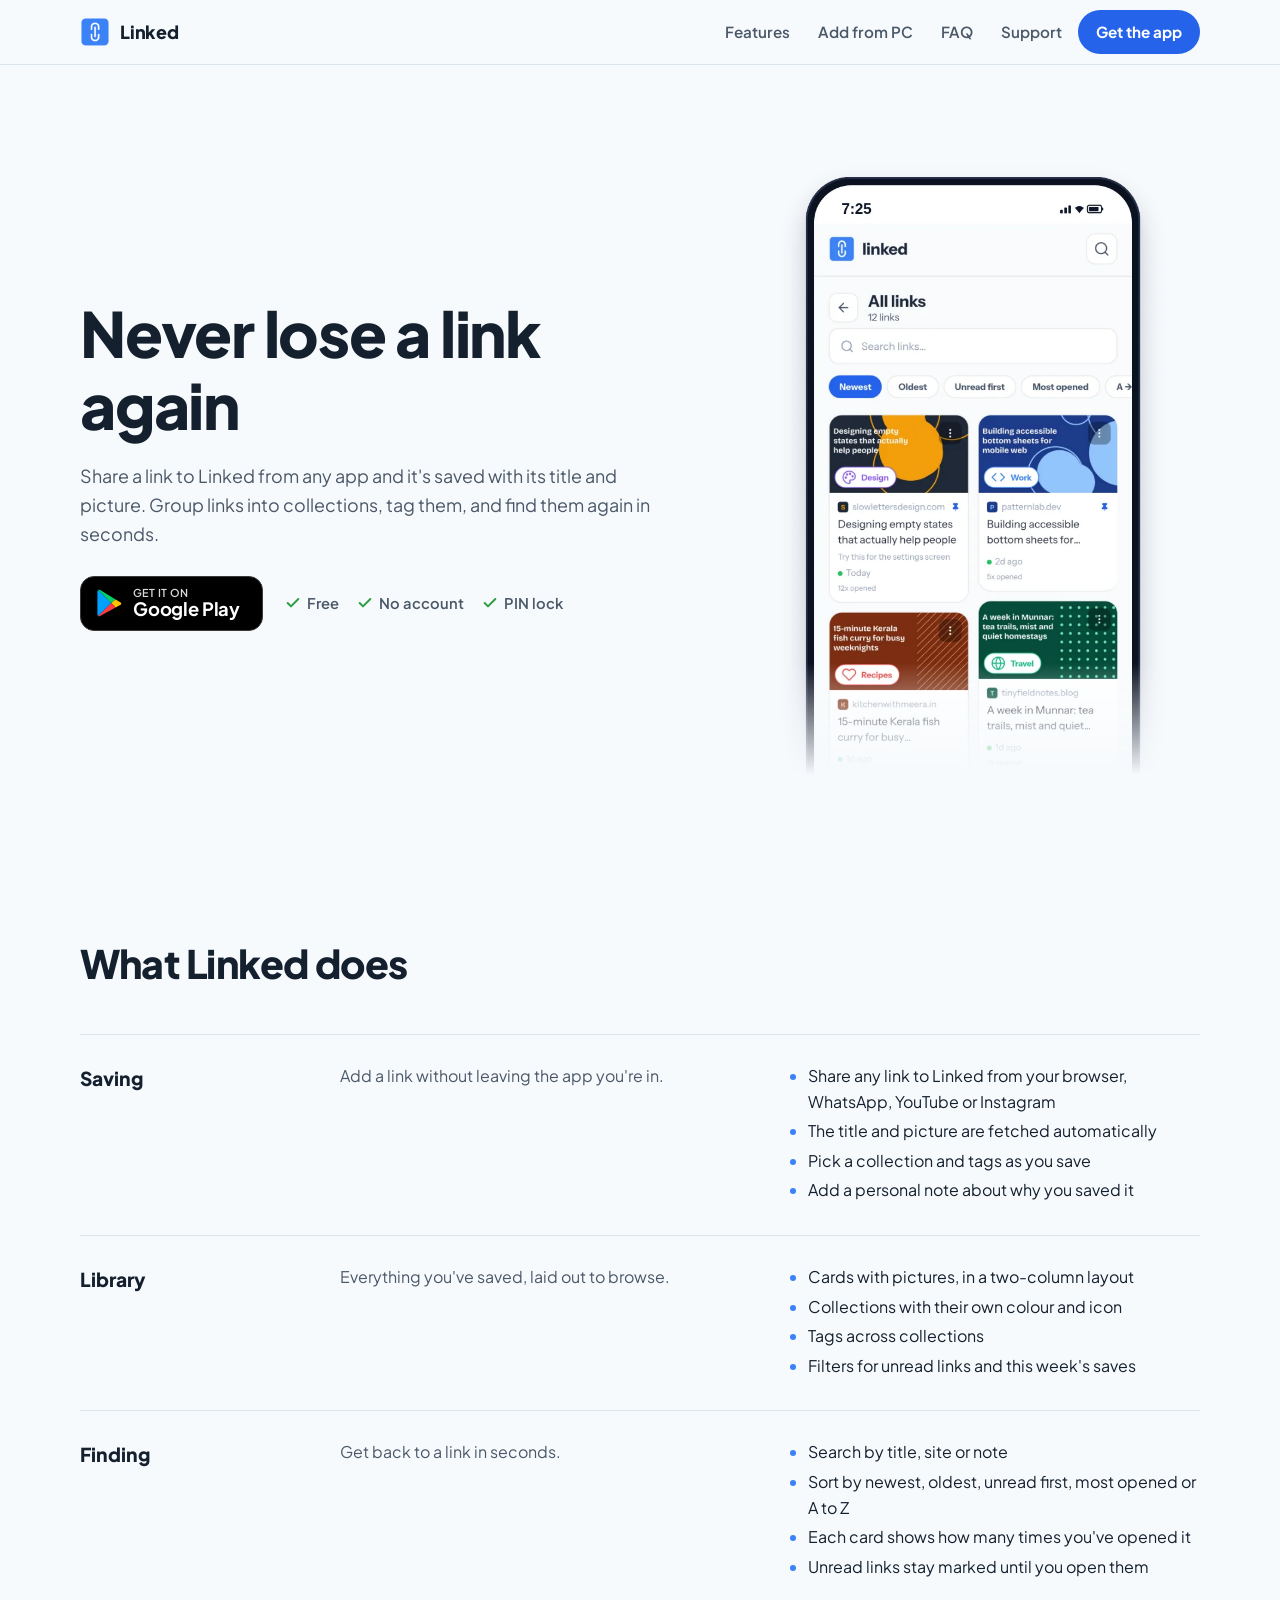
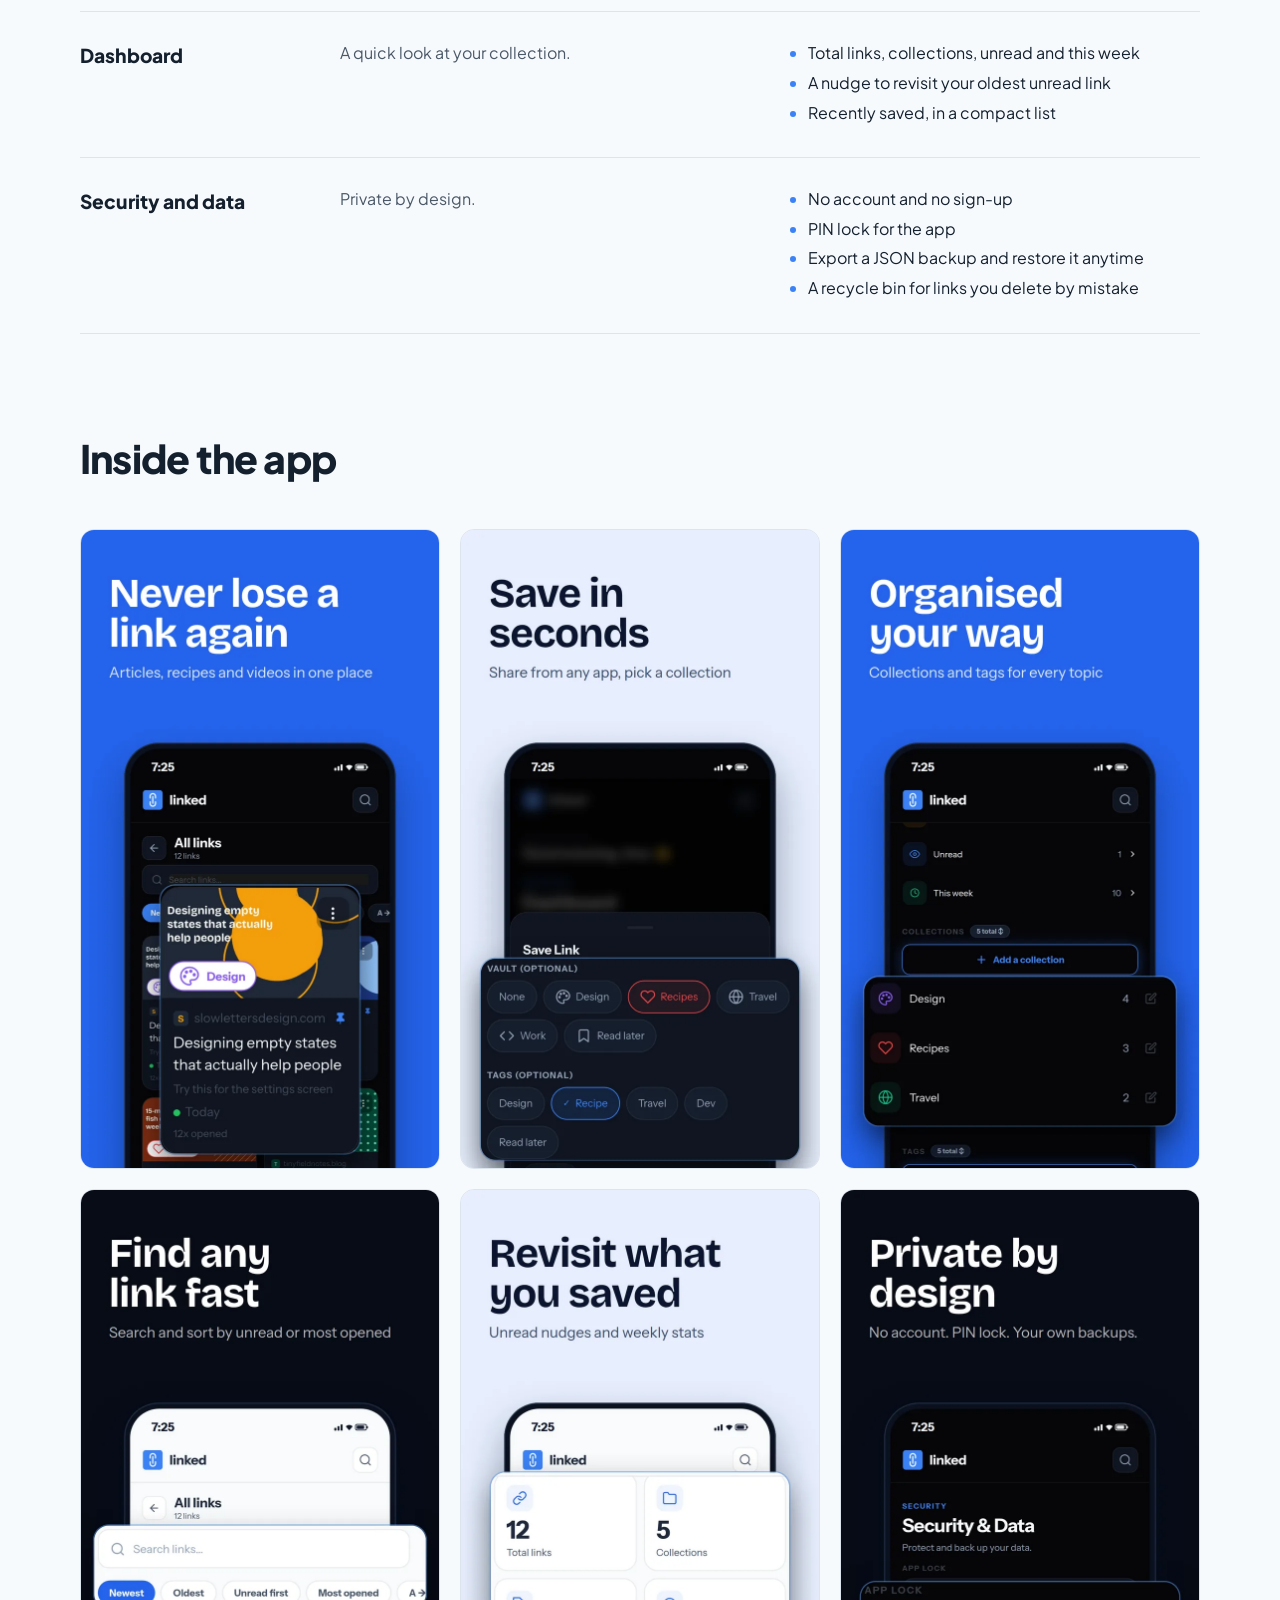
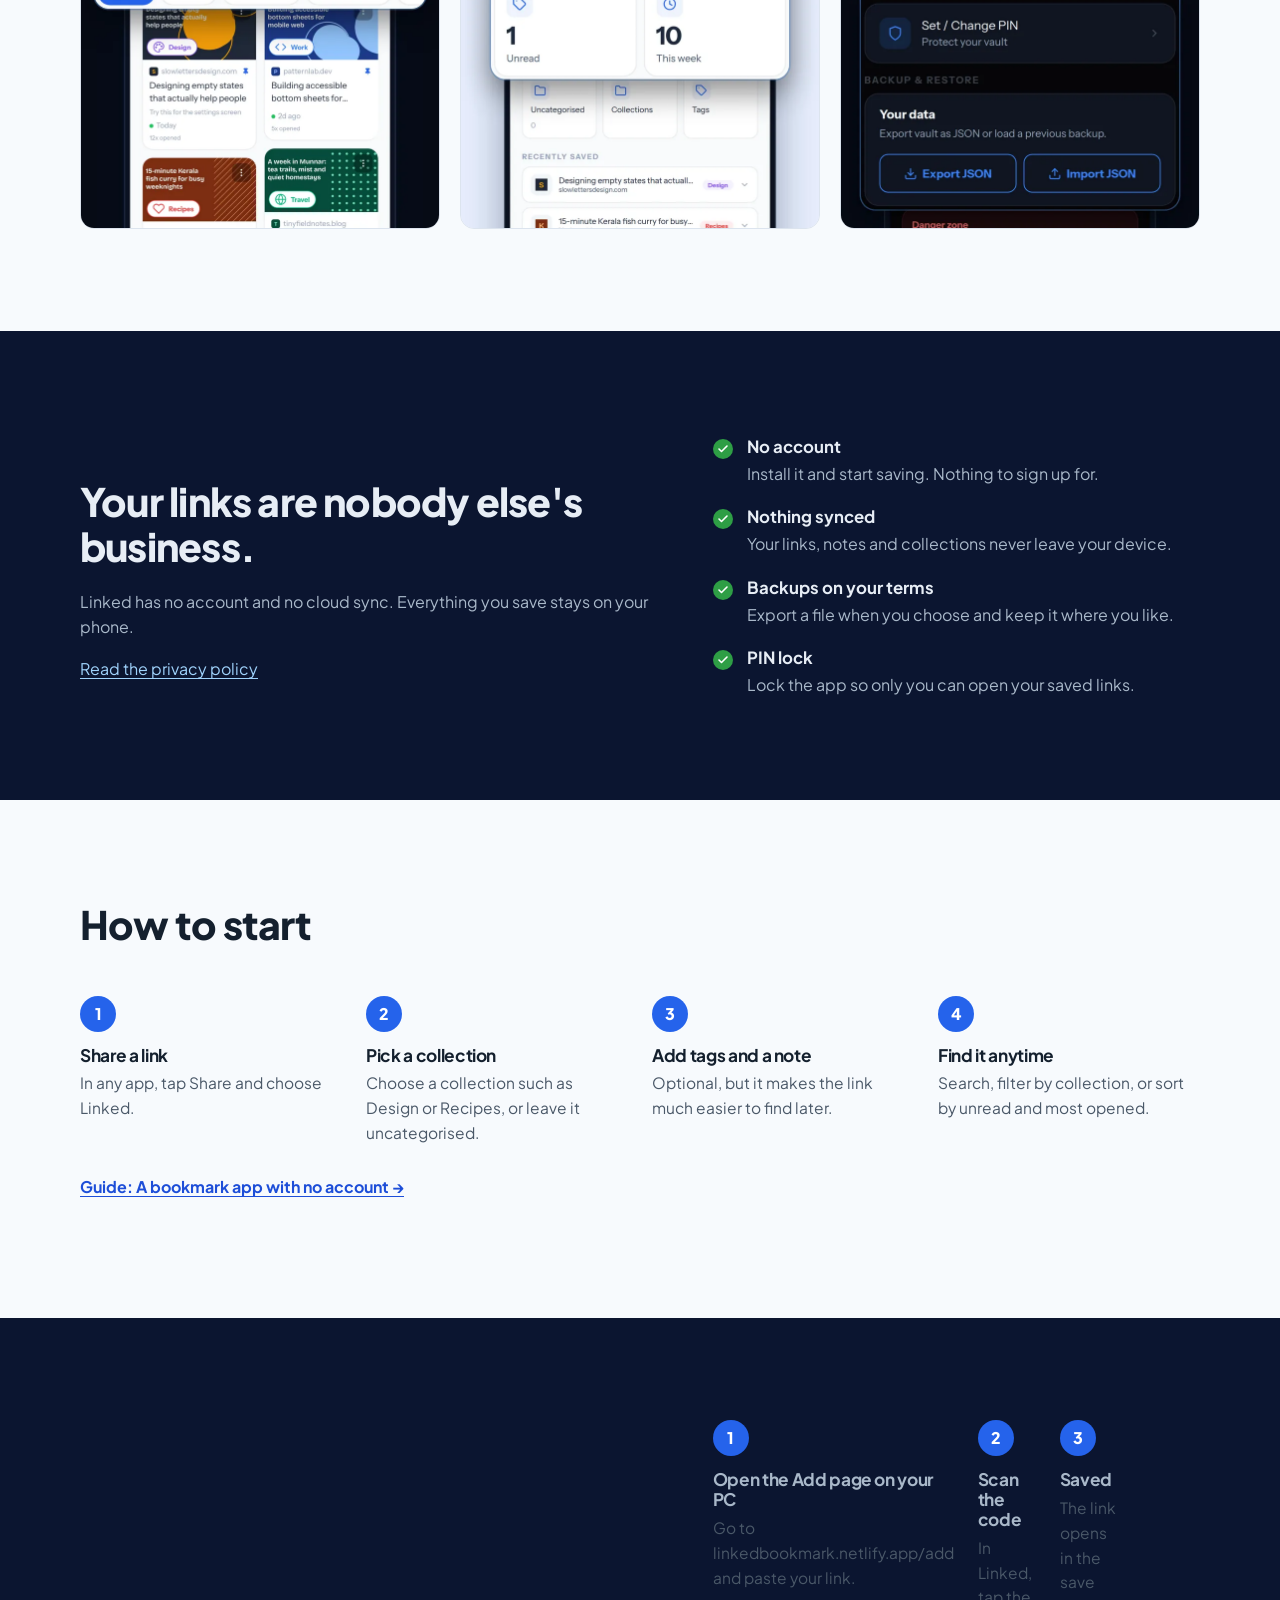
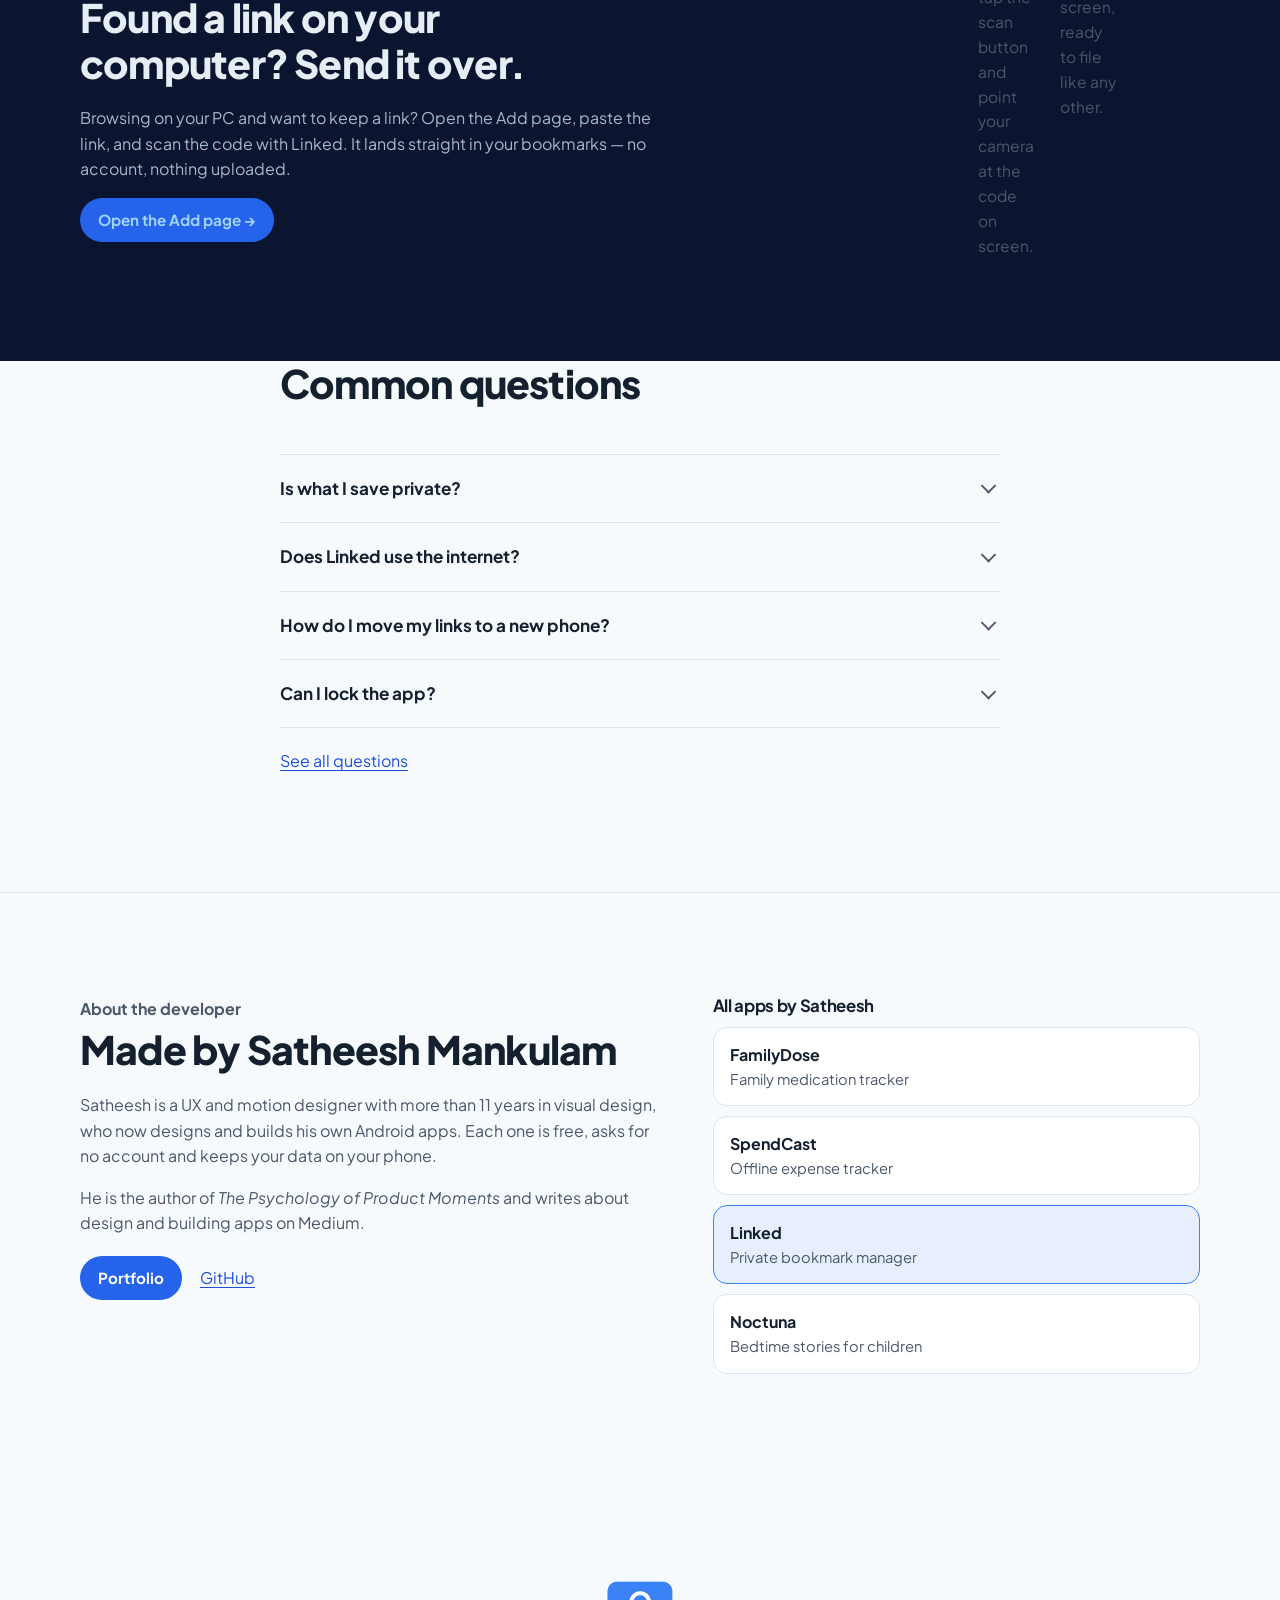
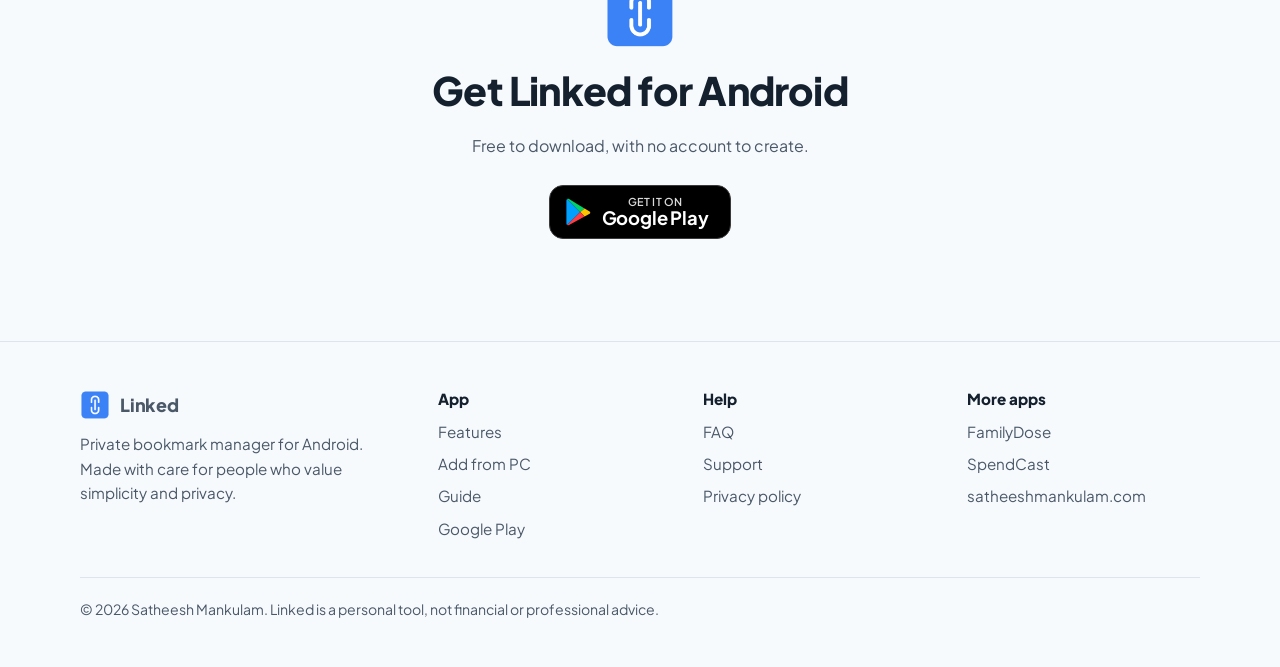
==== commit d6f715a6: "Add files via upload" ====
--- a/index.html
+++ b/index.html
@@ -33,7 +33,7 @@
       <span class="sr-only">Menu</span>
       <svg width="22" height="22" viewBox="0 0 24 24" fill="none" stroke="currentColor" stroke-width="2.2" stroke-linecap="round" aria-hidden="true"><line x1="4" y1="7" x2="20" y2="7"/><line x1="4" y1="12" x2="20" y2="12"/><line x1="4" y1="17" x2="20" y2="17"/></svg>
     </button>
-    <nav class="nav" id="site-nav" aria-label="Main"><a href="/#features">Features</a><a href="/faq/">FAQ</a><a href="/support/">Support</a>
+    <nav class="nav" id="site-nav" aria-label="Main"><a href="/#features">Features</a><a href="/add/">Add from PC</a><a href="/faq/">FAQ</a><a href="/support/">Support</a>
       <a class="btn" href="https://play.google.com/store/apps/details?id=com.satheesh.linkvault" rel="noopener">Get the app</a>
     </nav>
   </div>
@@ -70,6 +70,19 @@
     <div class="section-head"><h2 id="hw">How to start</h2></div>
     <ol class="steps"><li><h3>Share a link</h3><p>In any app, tap Share and choose Linked.</p></li><li><h3>Pick a collection</h3><p>Choose a collection such as Design or Recipes, or leave it uncategorised.</p></li><li><h3>Add tags and a note</h3><p>Optional, but it makes the link much easier to find later.</p></li><li><h3>Find it anytime</h3><p>Search, filter by collection, or sort by unread and most opened.</p></li></ol>
     <p class="guide-link"><a href="/bookmark-app-without-account/">Guide: A bookmark app with no account →</a></p>
+  </div></section>
+
+  <section class="section band" id="from-pc" aria-labelledby="pc"><div class="wrap band-grid">
+    <div>
+      <h2 id="pc">Found a link on your computer? Send it over.</h2>
+      <p>Browsing on your PC and want to keep a link? Open the Add page, paste the link, and scan the code with Linked. It lands straight in your bookmarks — no account, nothing uploaded.</p>
+      <p><a class="btn" href="/add/">Open the Add page →</a></p>
+    </div>
+    <ol class="steps">
+      <li><h3>Open the Add page on your PC</h3><p>Go to linkedbookmark.netlify.app/add and paste your link.</p></li>
+      <li><h3>Scan the code</h3><p>In Linked, tap the scan button and point your camera at the code on screen.</p></li>
+      <li><h3>Saved</h3><p>The link opens in the save screen, ready to file like any other.</p></li>
+    </ol>
   </div></section>
 
   <section class="section" style="padding-top:0" aria-labelledby="fq"><div class="narrow">
@@ -109,6 +122,7 @@
       </div>
       <div><h2>App</h2><ul>
         <li><a href="/#features">Features</a></li>
+        <li><a href="/add/">Add from PC</a></li>
         <li><a href="/bookmark-app-without-account/">Guide</a></li>
         <li><a href="https://play.google.com/store/apps/details?id=com.satheesh.linkvault" rel="noopener">Google Play</a></li>
       </ul></div>
